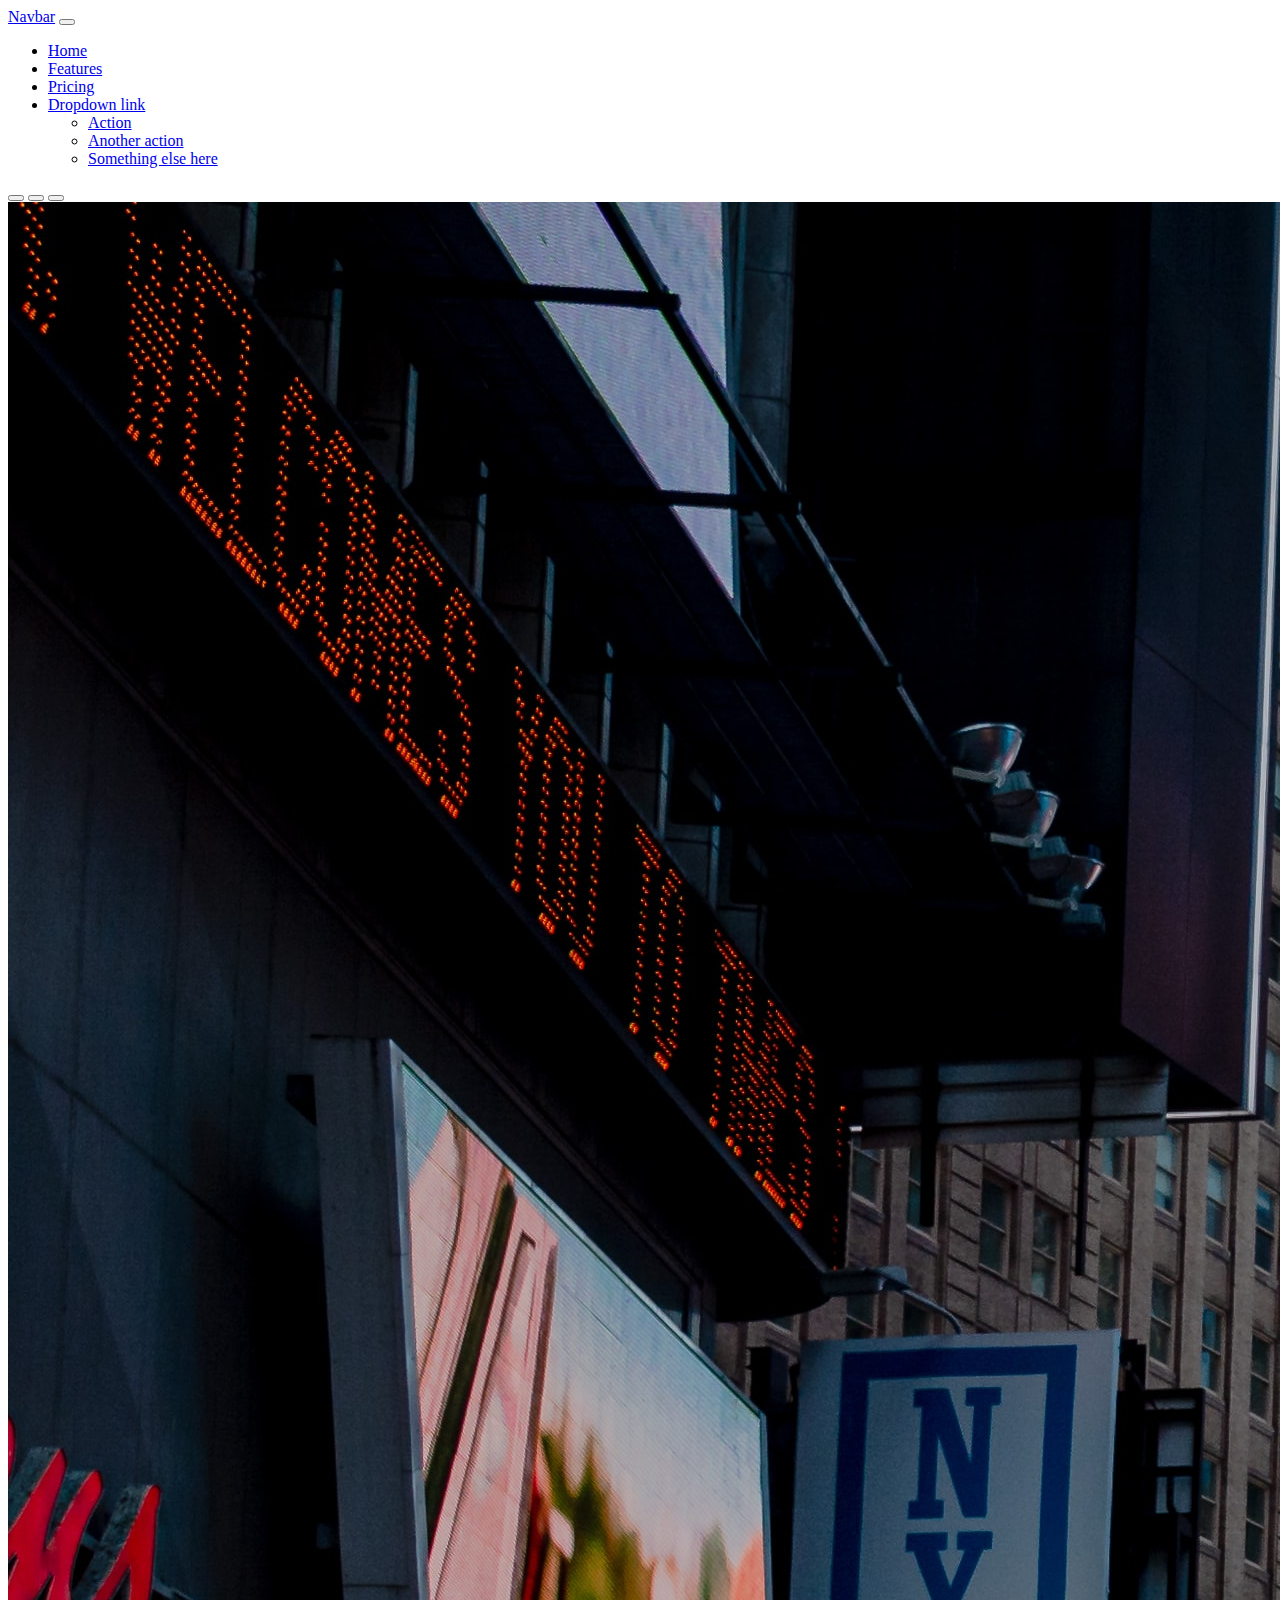
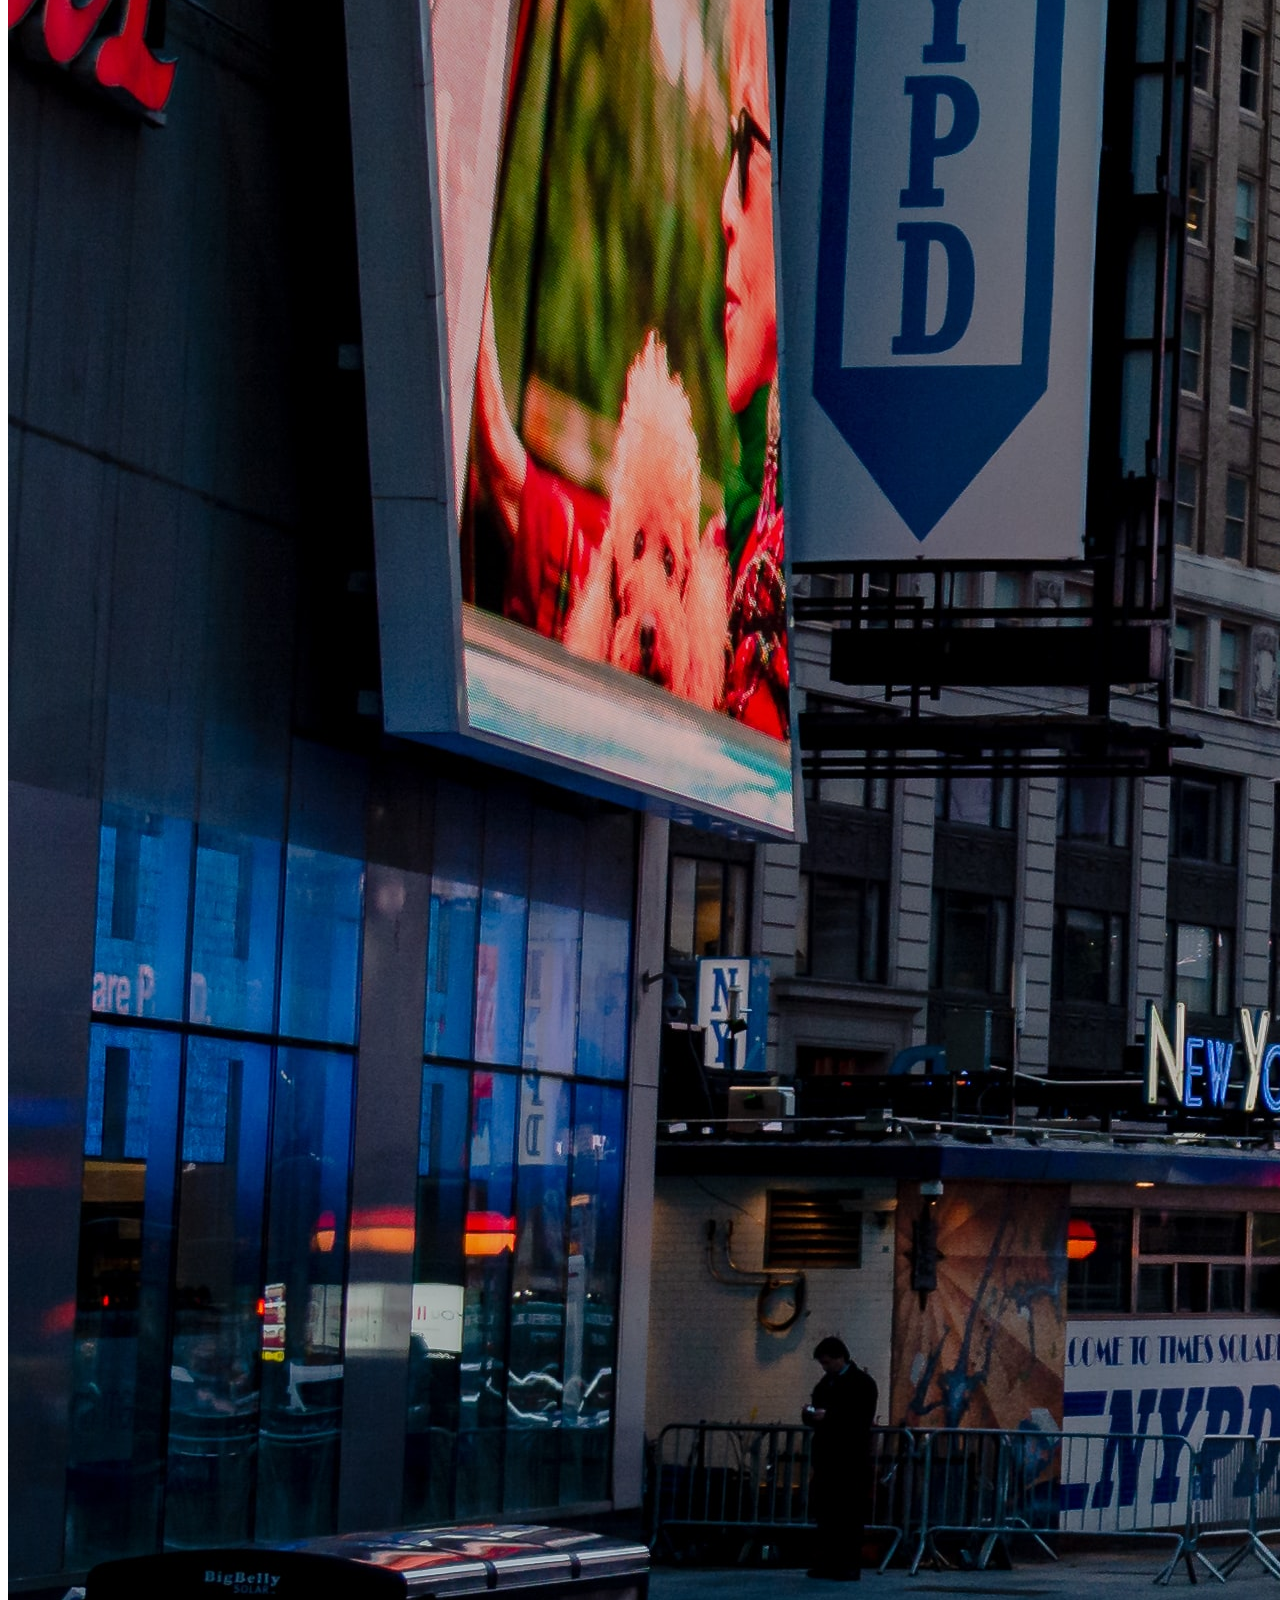
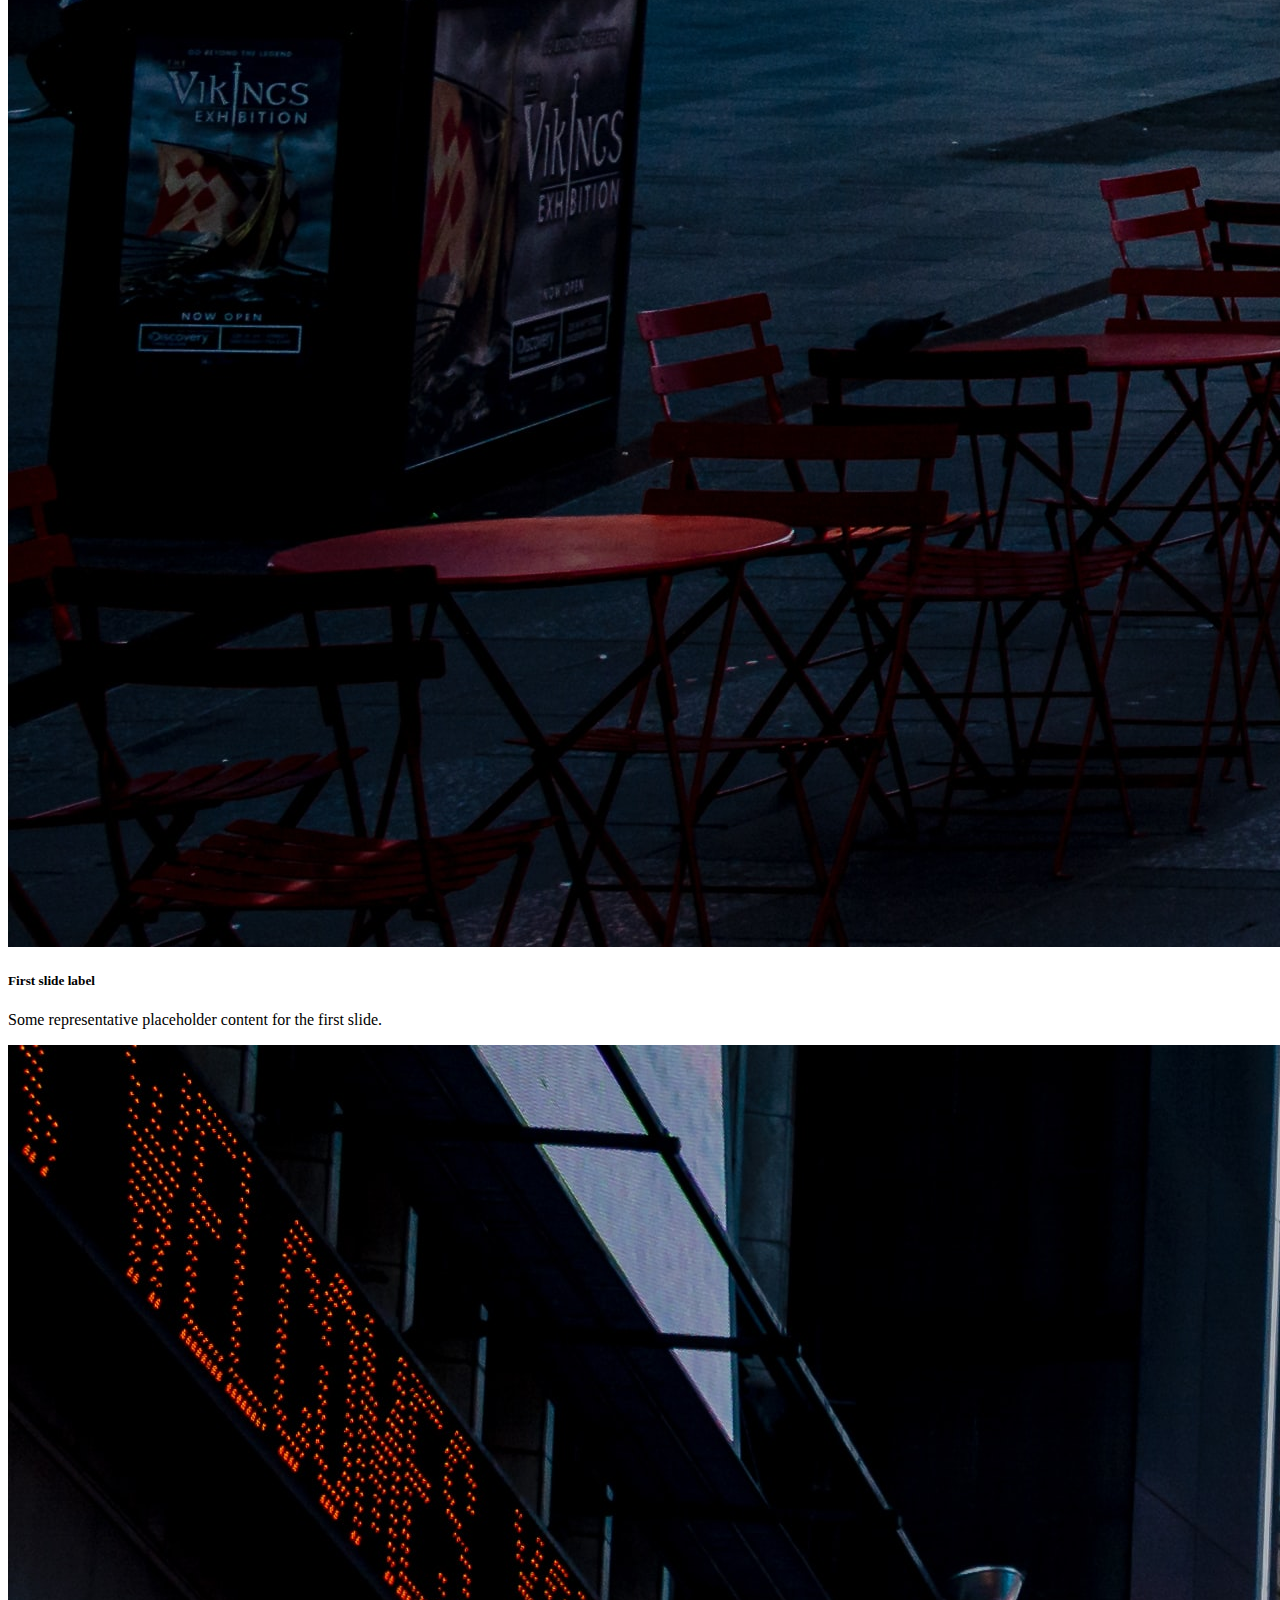
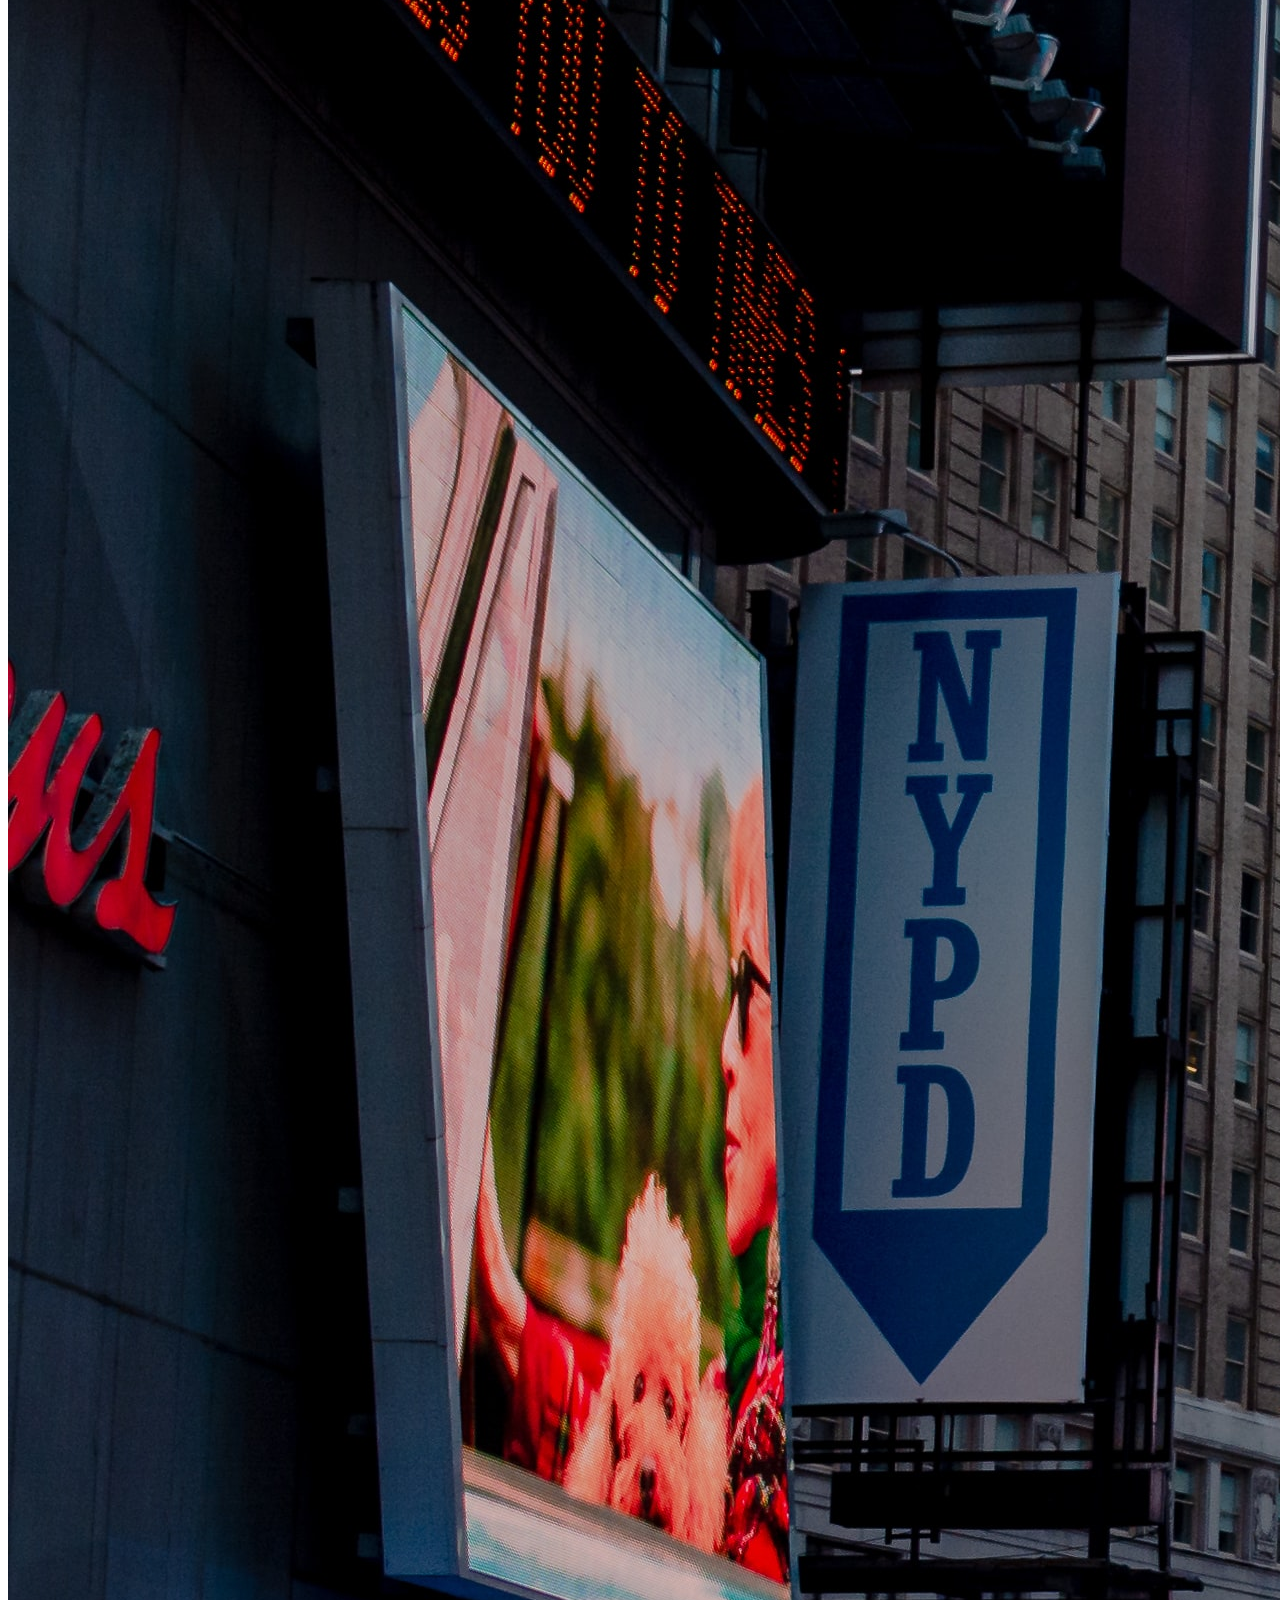
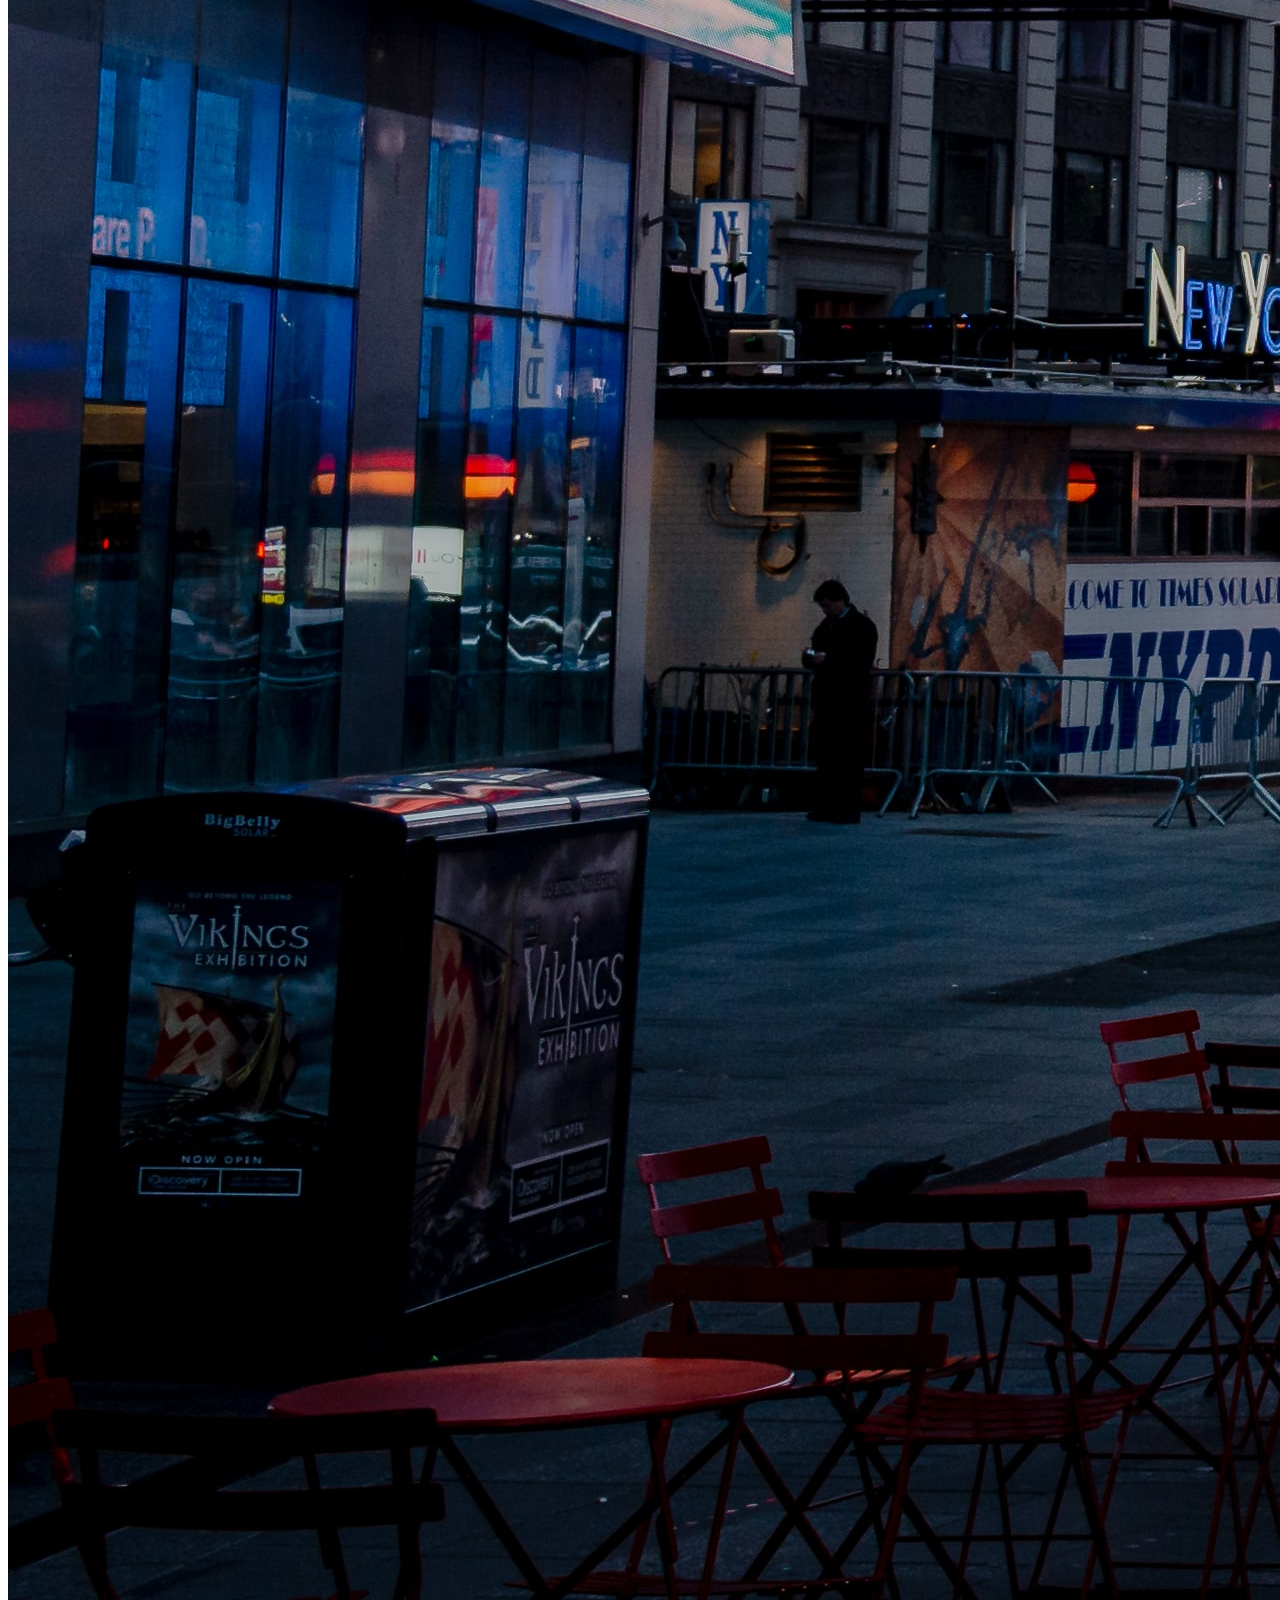
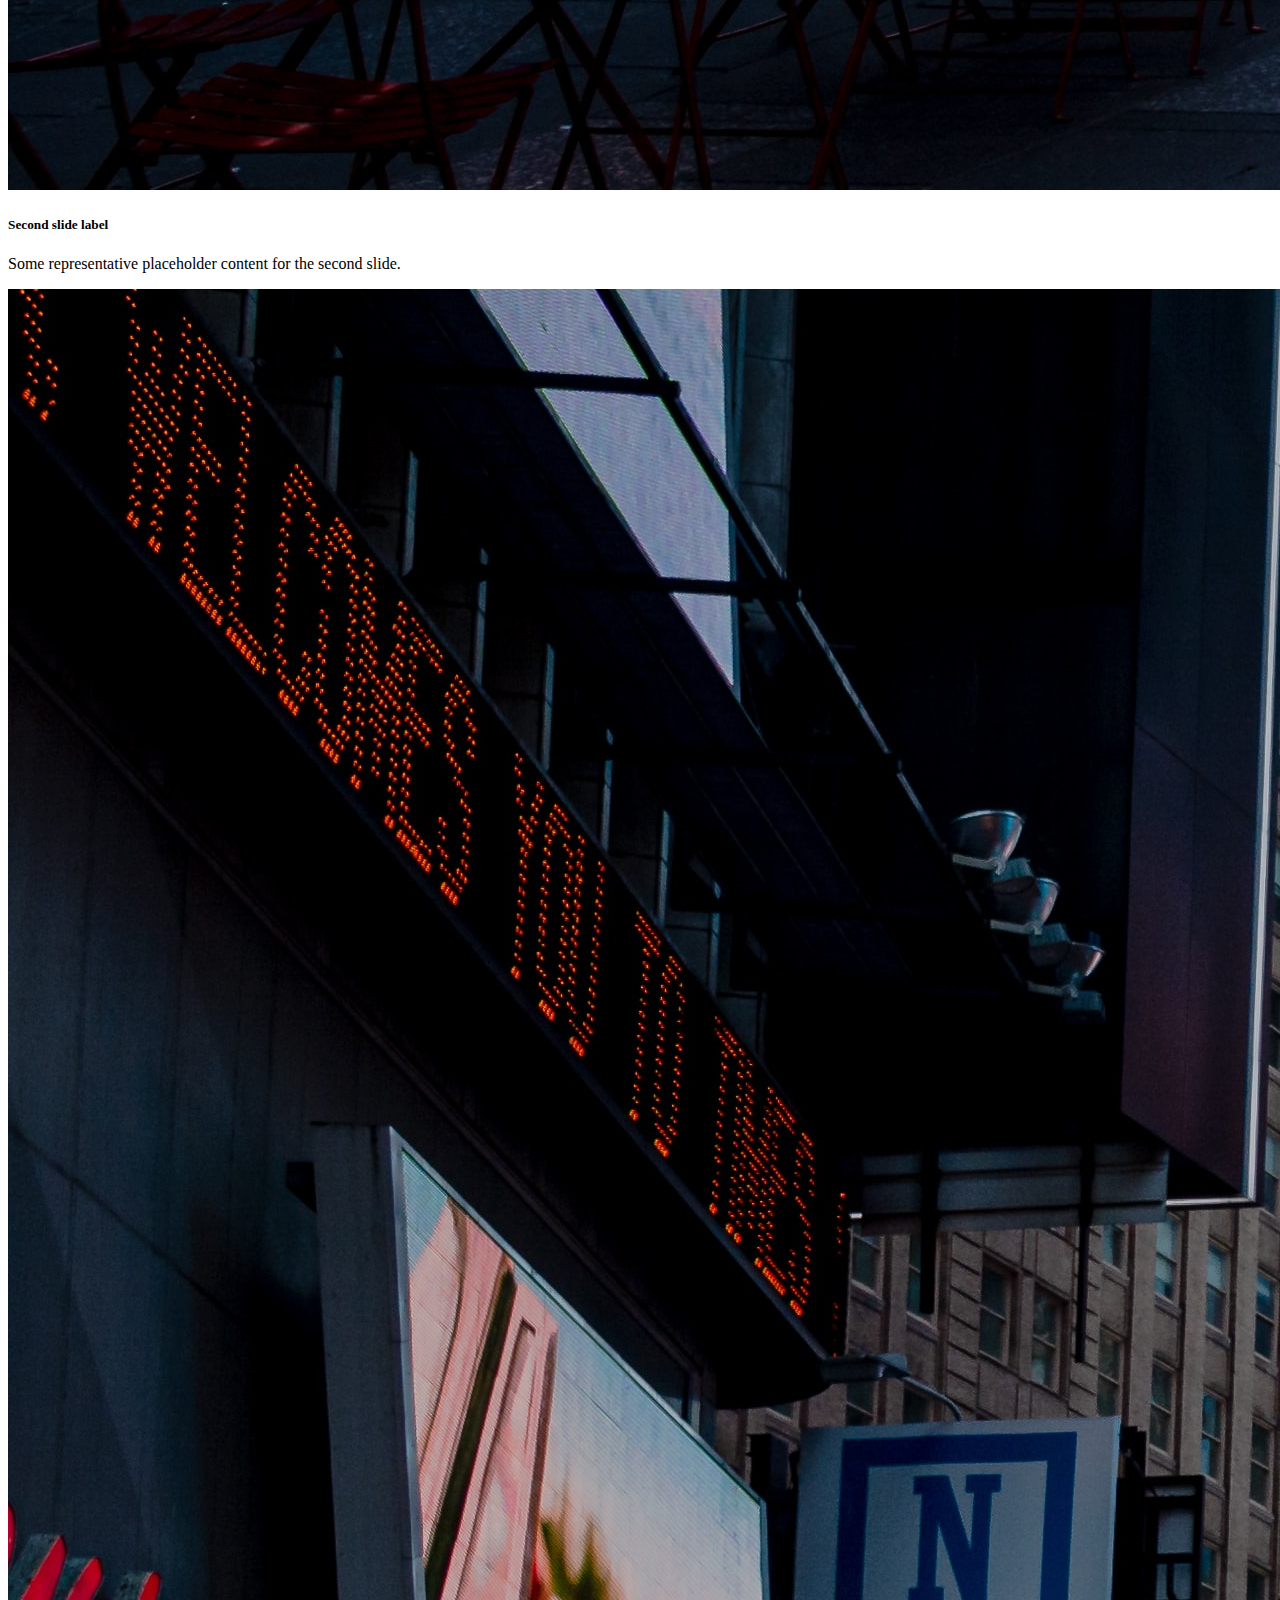
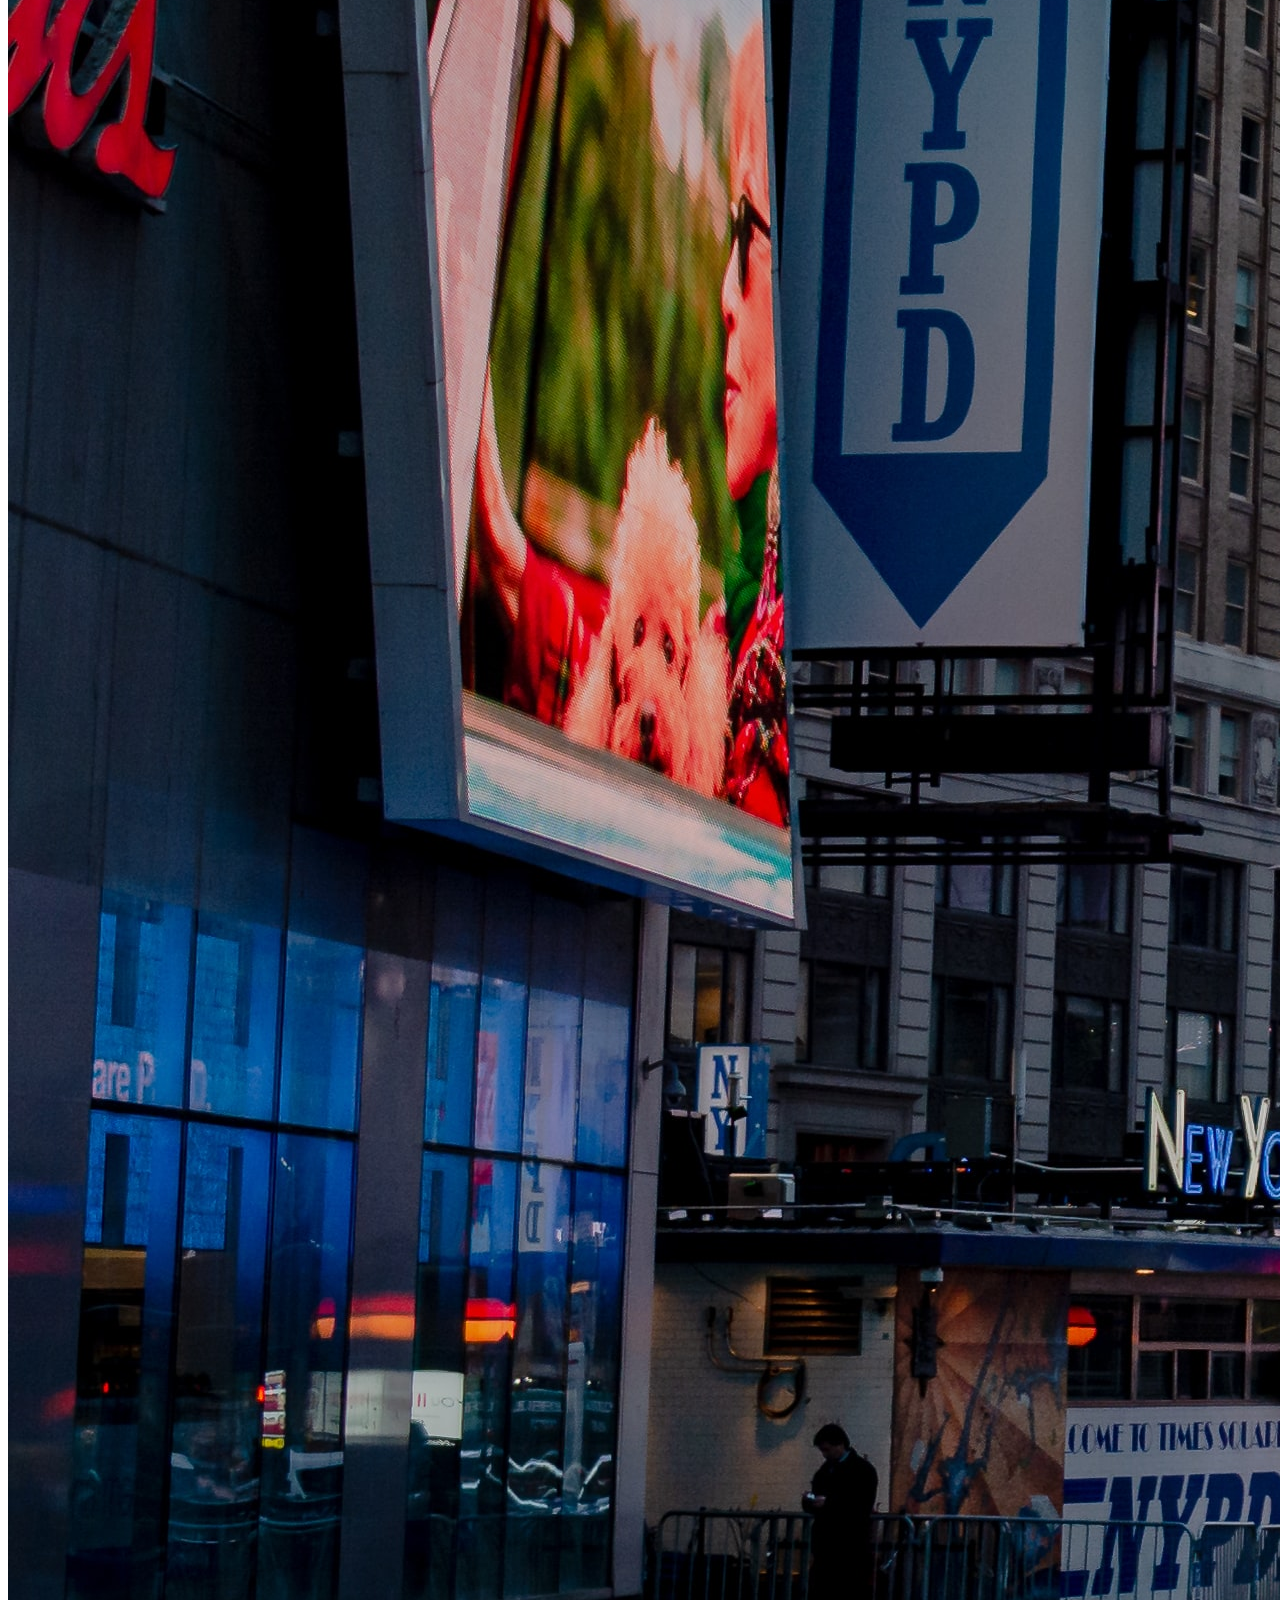
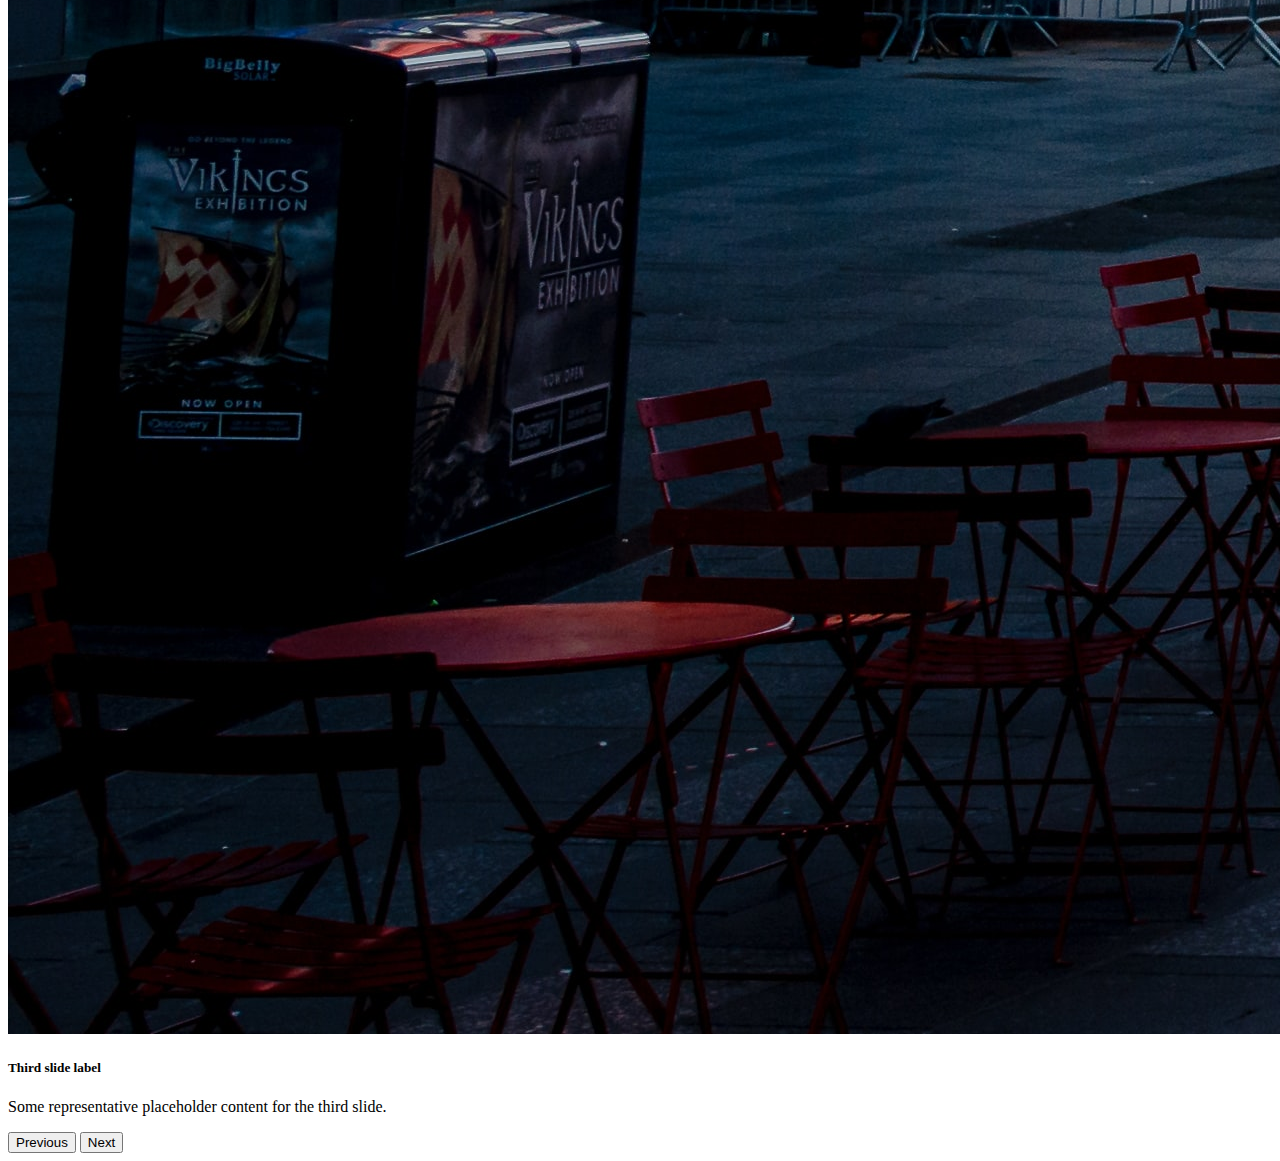
==== index.html @ 61e6b879 "added nav and carousel" ====
<!doctype html>
<html lang="en">
	<head>
		<meta charset="utf-8">
		<meta name="viewport" content="width=device-width, initial-scale=1">
		<meta name="description" content="">
		<meta name="author" content="Mark Otto, Jacob Thornton, and Bootstrap contributors">
		<meta name="generator" content="Hugo 0.98.0">
		<title>Starter Template · Bootstrap v5.2</title>

		<!-- Bootstrap CSS -->
		<link href="https://cdn.jsdelivr.net/npm/bootstrap@5.2.0-beta1/dist/css/bootstrap.min.css" rel="stylesheet" integrity="sha384-0evHe/X+R7YkIZDRvuzKMRqM+OrBnVFBL6DOitfPri4tjfHxaWutUpFmBp4vmVor" crossorigin="anonymous">

		<!-- YOUR styles for this template -->
		<link href="css/styles.css" rel="stylesheet">
	</head>

	<body>
		
		<nav class="navbar navbar-expand-lg bg-light">
			<div class="container-fluid">
			  <a class="navbar-brand" href="#">Navbar</a>
			  <button class="navbar-toggler" type="button" data-bs-toggle="collapse" data-bs-target="#navbarNavDropdown" aria-controls="navbarNavDropdown" aria-expanded="false" aria-label="Toggle navigation">
				<span class="navbar-toggler-icon"></span>
			  </button>
			  <div class="collapse navbar-collapse" id="navbarNavDropdown">
				<ul class="navbar-nav">
				  <li class="nav-item">
					<a class="nav-link active" aria-current="page" href="#">Home</a>
				  </li>
				  <li class="nav-item">
					<a class="nav-link" href="#">Features</a>
				  </li>
				  <li class="nav-item">
					<a class="nav-link" href="#">Pricing</a>
				  </li>
				  <li class="nav-item dropdown">
					<a class="nav-link dropdown-toggle" href="#" id="navbarDropdownMenuLink" role="button" data-bs-toggle="dropdown" aria-expanded="false">
					  Dropdown link
					</a>
					<ul class="dropdown-menu" aria-labelledby="navbarDropdownMenuLink">
					  <li><a class="dropdown-item" href="#">Action</a></li>
					  <li><a class="dropdown-item" href="#">Another action</a></li>
					  <li><a class="dropdown-item" href="#">Something else here</a></li>
					</ul>
				  </li>
				</ul>
			  </div>
			</div>
		  </nav>

		  <div id="carouselExampleCaptions" class="carousel slide m-auto pt-5" data-bs-ride="false">
			<div class="carousel-indicators">
			  <button type="button" data-bs-target="#carouselExampleCaptions" data-bs-slide-to="0" class="active" aria-current="true" aria-label="Slide 1"></button>
			  <button type="button" data-bs-target="#carouselExampleCaptions" data-bs-slide-to="1" aria-label="Slide 2"></button>
			  <button type="button" data-bs-target="#carouselExampleCaptions" data-bs-slide-to="2" aria-label="Slide 3"></button>
			</div>
			<div class="carousel-inner">
			  <div class="carousel-item active">
				<img src="./images/nyc.jpeg" class="d-block w-100" alt="...">
				<div class="carousel-caption d-none d-md-block">
				  <h5>First slide label</h5>
				  <p>Some representative placeholder content for the first slide.</p>
				</div>
			  </div>
			  <div class="carousel-item">
				<img src="./images/nyc.jpeg" class="d-block w-100" alt="...">
				<div class="carousel-caption d-none d-md-block">
				  <h5>Second slide label</h5>
				  <p>Some representative placeholder content for the second slide.</p>
				</div>
			  </div>
			  <div class="carousel-item">
				<img src="./images/nyc.jpeg" class="d-block w-100" alt="...">
				<div class="carousel-caption d-none d-md-block">
				  <h5>Third slide label</h5>
				  <p>Some representative placeholder content for the third slide.</p>
				</div>
			  </div>
			</div>
			<button class="carousel-control-prev" type="button" data-bs-target="#carouselExampleCaptions" data-bs-slide="prev">
			  <span class="carousel-control-prev-icon" aria-hidden="true"></span>
			  <span class="visually-hidden">Previous</span>
			</button>
			<button class="carousel-control-next" type="button" data-bs-target="#carouselExampleCaptions" data-bs-slide="next">
			  <span class="carousel-control-next-icon" aria-hidden="true"></span>
			  <span class="visually-hidden">Next</span>
			</button>
		  </div>


		<script src="https://cdn.jsdelivr.net/npm/bootstrap@5.2.0-beta1/dist/js/bootstrap.bundle.min.js" integrity="sha384-pprn3073KE6tl6bjs2QrFaJGz5/SUsLqktiwsUTF55Jfv3qYSDhgCecCxMW52nD2" crossorigin="anonymous"></script>

	</body>
</html>
---- css/styles.css ----
/* add your css styles here! */
.carousel{
    width: 50%;
    
}
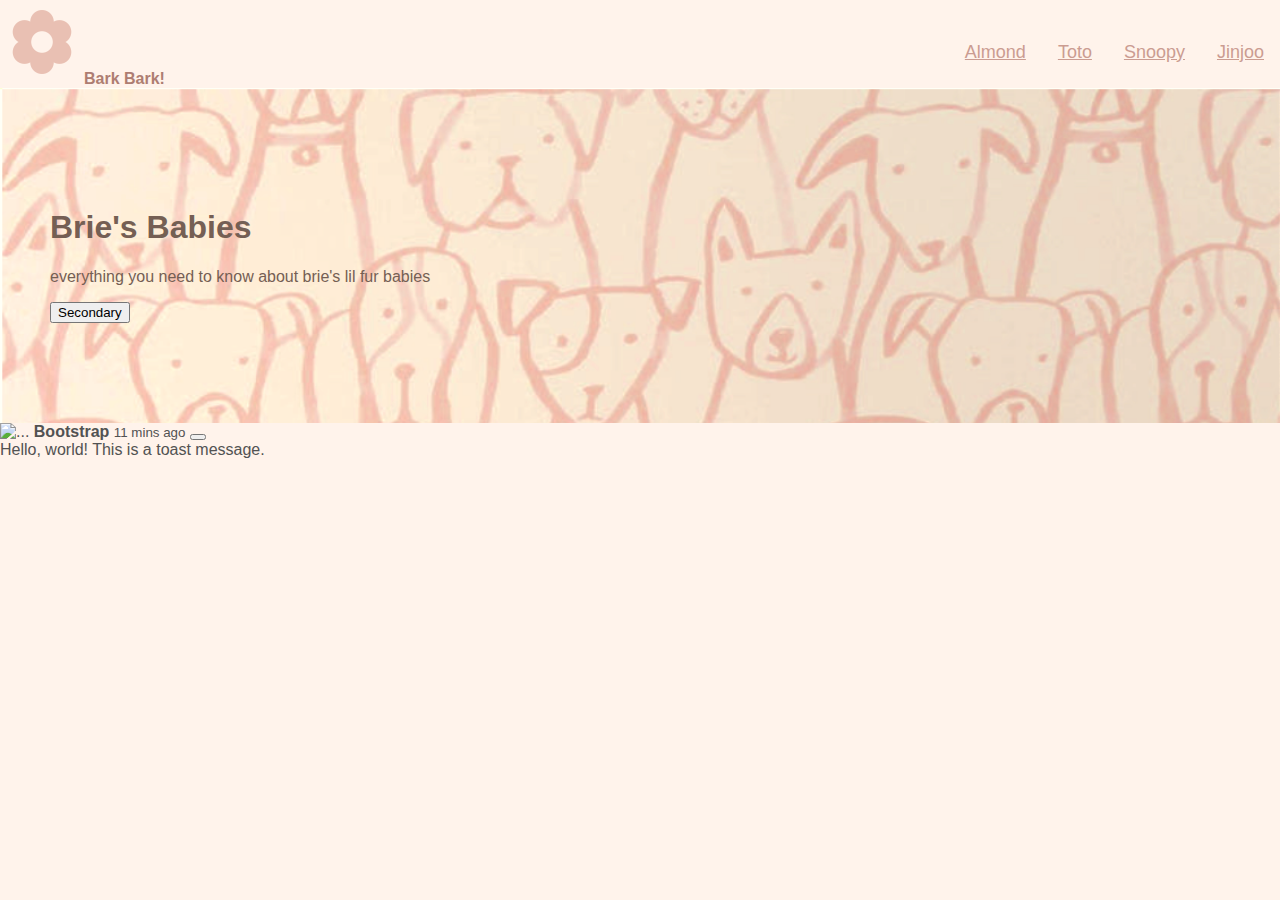
==== commit 1ea3684e: "edited hero and nav" ====
--- a/index.html
+++ b/index.html
@@ -16,78 +16,58 @@
 	</head>
 
 	<body>
-		
-		<nav class="navbar navbar-expand-lg bg-light">
-			<div class="container-fluid">
-			  <a class="navbar-brand" href="#">Navbar</a>
-			  <button class="navbar-toggler" type="button" data-bs-toggle="collapse" data-bs-target="#navbarNavDropdown" aria-controls="navbarNavDropdown" aria-expanded="false" aria-label="Toggle navigation">
-				<span class="navbar-toggler-icon"></span>
-			  </button>
-			  <div class="collapse navbar-collapse" id="navbarNavDropdown">
-				<ul class="navbar-nav">
-				  <li class="nav-item">
-					<a class="nav-link active" aria-current="page" href="#">Home</a>
-				  </li>
-				  <li class="nav-item">
-					<a class="nav-link" href="#">Features</a>
-				  </li>
-				  <li class="nav-item">
-					<a class="nav-link" href="#">Pricing</a>
-				  </li>
-				  <li class="nav-item dropdown">
-					<a class="nav-link dropdown-toggle" href="#" id="navbarDropdownMenuLink" role="button" data-bs-toggle="dropdown" aria-expanded="false">
-					  Dropdown link
-					</a>
-					<ul class="dropdown-menu" aria-labelledby="navbarDropdownMenuLink">
-					  <li><a class="dropdown-item" href="#">Action</a></li>
-					  <li><a class="dropdown-item" href="#">Another action</a></li>
-					  <li><a class="dropdown-item" href="#">Something else here</a></li>
-					</ul>
-				  </li>
+		<header>
+			<!-- Logo -->
+			<a class="logo-" href="#">
+				<img class="logo" src="./images/66771.png">Bark Bark!
+			</a> 
+			<!-- Hamburger icon -->
+			<input class="side-menu" type="checkbox" id="side-menu"/>
+			<label class="hamb" for="side-menu"><span class="hamb-line"></span></label>
+			<!-- Menu -->
+			<nav class="nav">
+				<ul class="menu">
+					<li class="menu--item"><a href="#">Almond</a></li>
+					<li class="menu--item"><a href="#">Toto</a> </li>
+					<li class="menu--item"><a href="#">Snoopy</a></li>
+					<li class="menu--item"><a href="#">Jinjoo</a></li>
 				</ul>
+			</nav>
+		</header>
+
+
+		<div class="heroo mb-5 text-center">
+			<div class="heroo-text col-lg-6 mx-auto">
+				<h1 class="display-5 fw-bold">Brie's Babies</h1>
+			  <p class="lead mb-4">everything you need to know about brie's lil fur babies</p>
+			  <div class="d-grid gap-2 d-sm-flex justify-content-sm-center">
+				<button type="button" class="btn btn-outline-secondary btn-lg px-4">Secondary</button>
 			  </div>
 			</div>
-		  </nav>
-
-		  <div id="carouselExampleCaptions" class="carousel slide m-auto pt-5" data-bs-ride="false">
-			<div class="carousel-indicators">
-			  <button type="button" data-bs-target="#carouselExampleCaptions" data-bs-slide-to="0" class="active" aria-current="true" aria-label="Slide 1"></button>
-			  <button type="button" data-bs-target="#carouselExampleCaptions" data-bs-slide-to="1" aria-label="Slide 2"></button>
-			  <button type="button" data-bs-target="#carouselExampleCaptions" data-bs-slide-to="2" aria-label="Slide 3"></button>
-			</div>
-			<div class="carousel-inner">
-			  <div class="carousel-item active">
-				<img src="./images/nyc.jpeg" class="d-block w-100" alt="...">
-				<div class="carousel-caption d-none d-md-block">
-				  <h5>First slide label</h5>
-				  <p>Some representative placeholder content for the first slide.</p>
-				</div>
-			  </div>
-			  <div class="carousel-item">
-				<img src="./images/nyc.jpeg" class="d-block w-100" alt="...">
-				<div class="carousel-caption d-none d-md-block">
-				  <h5>Second slide label</h5>
-				  <p>Some representative placeholder content for the second slide.</p>
-				</div>
-			  </div>
-			  <div class="carousel-item">
-				<img src="./images/nyc.jpeg" class="d-block w-100" alt="...">
-				<div class="carousel-caption d-none d-md-block">
-				  <h5>Third slide label</h5>
-				  <p>Some representative placeholder content for the third slide.</p>
-				</div>
-			  </div>
-			</div>
-			<button class="carousel-control-prev" type="button" data-bs-target="#carouselExampleCaptions" data-bs-slide="prev">
-			  <span class="carousel-control-prev-icon" aria-hidden="true"></span>
-			  <span class="visually-hidden">Previous</span>
-			</button>
-			<button class="carousel-control-next" type="button" data-bs-target="#carouselExampleCaptions" data-bs-slide="next">
-			  <span class="carousel-control-next-icon" aria-hidden="true"></span>
-			  <span class="visually-hidden">Next</span>
-			</button>
 		  </div>
 
+		  
+
+		   <!-- Add your preloader elements here -->
+		<!-- <div class="preloader">
+			<img src="./images/66771.png">
+		</div> -->
+		
+		<div class="toast" role="alert" aria-live="assertive" aria-atomic="true">
+			<div class="toast-header">
+			  <img src="..." class="rounded me-2" alt="...">
+			  <strong class="me-auto">Bootstrap</strong>
+			  <small class="text-muted">11 mins ago</small>
+			  <button type="button" class="btn-close" data-bs-dismiss="toast" aria-label="Close"></button>
+			</div>
+			<div class="toast-body">
+			  Hello, world! This is a toast message.
+			</div>
+		  </div>
+
+		<script src="https://ajax.googleapis.com/ajax/libs/jquery/3.4.1/jquery.min.js"></script>
+		<script src="js/template.js"></script>
+		<script src="js/index.js"></script>
 
 		<script src="https://cdn.jsdelivr.net/npm/bootstrap@5.2.0-beta1/dist/js/bootstrap.bundle.min.js" integrity="sha384-pprn3073KE6tl6bjs2QrFaJGz5/SUsLqktiwsUTF55Jfv3qYSDhgCecCxMW52nD2" crossorigin="anonymous"></script>
 
--- a/css/styles.css
+++ b/css/styles.css
@@ -1,5 +1,208 @@
-/* add your css styles here! */
-.carousel{
-    width: 50%;
-    
-}+*{
+    box-sizing: border-box;
+}
+body{
+    color: rgb(82, 82, 82);
+    display: block;
+    font-family: 'Nunito', sans-serif;
+    /* background-color: rgb(226, 235, 250); */
+    /* background: linear-gradient(rgb(220, 230, 249),rgb(243, 246, 251)); */
+    background: rgb(255, 243, 235);
+    min-height: 100vh;
+    margin: 0;
+}
+
+/* navbar */
+.menu{
+    padding-left: 0;
+    z-index: 2;
+    margin-bottom: 0;
+}
+.logo{
+    height: 4rem;
+    width: auto;
+    display: inline-block;
+    margin: 10px;
+}
+
+.logo:hover{
+    transform: rotate(360deg);
+    transition: ease 500ms;
+}
+
+.header{
+    position: sticky;
+    top: 0;
+    width: 100%;
+}
+
+.logo-{
+    font-family: 'Nunito', sans-serif;
+    color: #ae7d72;
+    text-decoration: none;
+    font-weight: bold;
+}
+.logo-:hover{
+    text-decoration: none;
+    color: #ae7d72
+}
+
+.nav{
+    width: 100%;
+    height: 100%;
+    position: fixed;
+    overflow: hidden;
+    z-index: 2;
+    align-items: center;
+}
+.menu a{
+    display: flex;
+    padding: 1rem;
+    color: #cb9c91;
+    font-size: large;
+    justify-content: center;
+}
+.menu a:hover{
+    color: #ae7d72;
+    font-style: oblique;
+}
+.nav{
+    max-height: 0;
+    transition: max-height .5s ease-out;
+}
+
+/* Menu Icon */
+.hamb{
+    cursor: pointer;
+    float: right;
+    padding: 40px 20px;
+}
+/* Style label tag */
+
+.hamb-line {
+    background: #cb9c91;
+    display: block;
+    height: 2px;
+    position: relative;
+    width: 24px;
+    background-color: #cb9c91;
+
+} /* Style span tag */
+
+.hamb-line::before,
+.hamb-line::after{
+    background: #cb9c91;
+    content: '';
+    display: block;
+    height: 100%;
+    position: absolute;
+    transition: all .2s ease-out;
+    width: 100%;
+}
+.hamb-line::before{
+    top: 5px;
+}
+.hamb-line::after{
+    top: -5px;
+}
+
+.side-menu {
+    display: none;
+} /* Hide checkbox */
+
+/* Toggle menu icon */
+.side-menu:checked ~ nav{
+    max-height: 100%;
+    align-items: center;
+    align-content: center;
+}
+.side-menu:checked ~ .hamb .hamb-line {
+    background: transparent;
+}
+.side-menu:checked ~ .hamb .hamb-line::before {
+    transform: rotate(-45deg);
+    top:0;
+}
+.side-menu:checked ~ .hamb .hamb-line::after {
+    transform: rotate(45deg);
+    top:0;
+}
+
+/* Hero */
+.heroo{
+    /* background-color:rgb(255, 243, 235); */
+    background-image: url("/images/puphero.png");
+    background-repeat:no-repeat;
+    background-size:cover;
+    height: 100%;
+    padding: 100px 50px;
+    align-items: center;
+}
+.heroo-text{
+    align-items: center;
+    color: #755f54;
+}
+
+.preloader{
+    position: fixed;
+    width: 100%;
+    height: 100vh;
+    z-index: 100000;
+    background-color: white;
+    top: 0;
+    display: flex;
+    align-items: center;
+  }
+  
+  .preloader img{
+    animation: spin 3s ease;
+    width: 150px;
+    margin: 0 auto;
+  }
+  
+  
+  @keyframes spin {
+    0% {
+      transform: rotate(0deg);
+    }
+    50% {
+      transform: rotate(360deg);
+    }
+    100% {
+      transform: rotate(720deg);
+    }
+  }
+
+  @media (min-width: 768px) {
+    .nav{
+        max-height: none;
+        top: 0;
+        position: relative;
+        float: right;
+        width: fit-content;
+    }
+    .menu li{
+        float: left;
+        list-style: none;
+    }
+    .menu a:hover{
+        color: #b38074;
+        font-style: oblique;
+    }
+    .hamb{
+        display: none;
+    }
+    header{
+        display: flex;
+        align-items: center;
+        justify-content: space-between;
+    }
+}
+@media (max-width: 768px) {
+    .nav{
+        display: block;
+        background-color: rgb(255, 243, 235)}
+    .nav ul{
+        padding: 5px;
+    }
+    }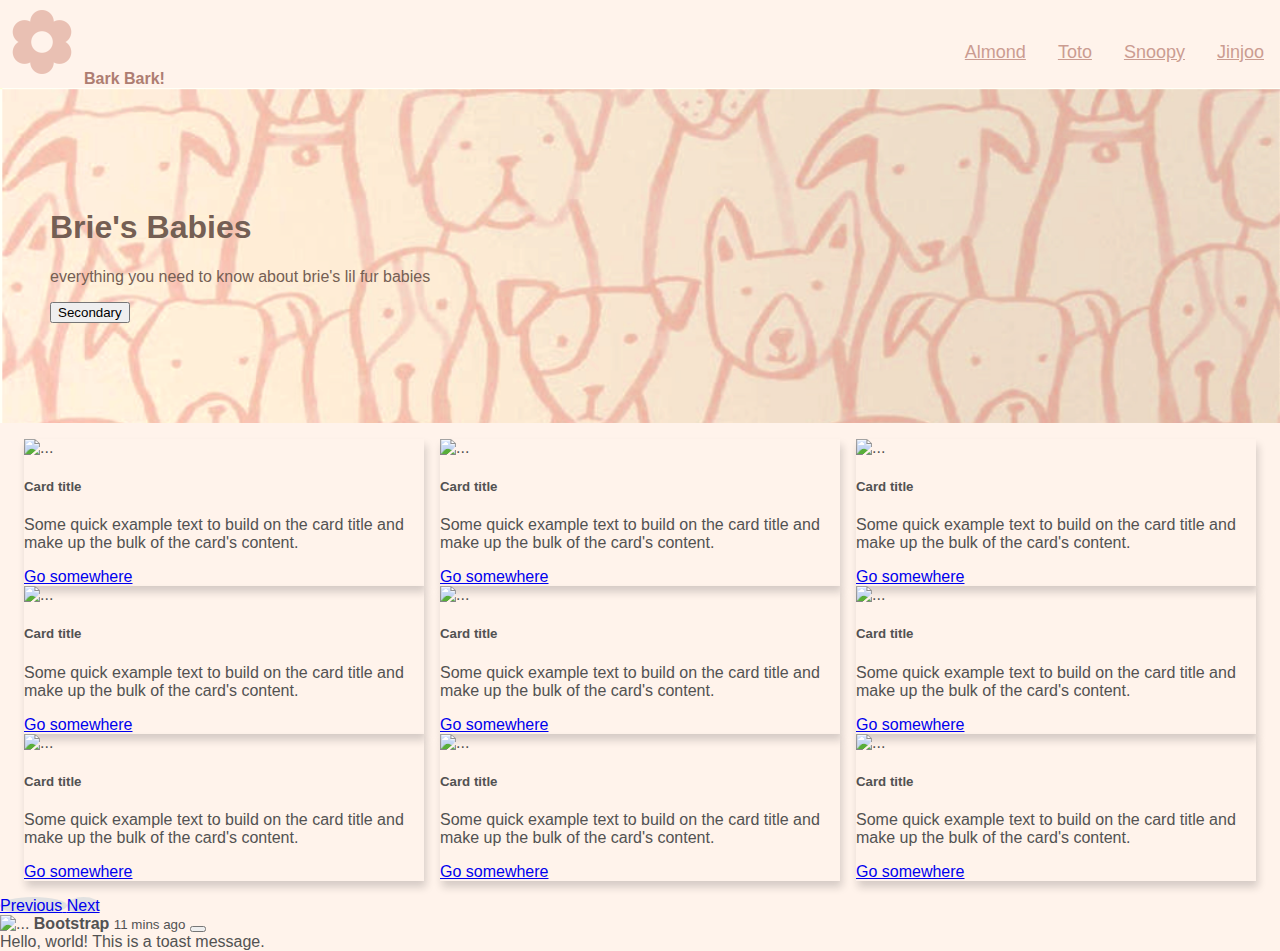
==== commit 37e183f9: "adding carousel" ====
--- a/index.html
+++ b/index.html
@@ -46,6 +46,103 @@
 			</div>
 		  </div>
 
+<!-- CAROUSEL ALMOND -->
+		  <div id="carouselExampleControls" class="carousel almond slide m-5" data-ride="carousel">
+			<div class="carousel-inner almond">
+			  <div class="carousel-item active">
+				<div class="cards-wrapper">
+				<div class="card">
+				  <img src="..." class="card-img-top" alt="...">
+				  <div class="card-body">
+					<h5 class="card-title">Card title</h5>
+					<p class="card-text">Some quick example text to build on the card title and make up the bulk of the card's content.</p>
+					<a href="#" class="btn btn-primary">Go somewhere</a>
+				  </div>
+				</div>
+				<div class="card d-none d-md-block">
+				  <img src="..." class="card-img-top" alt="...">
+				  <div class="card-body">
+					<h5 class="card-title">Card title</h5>
+					<p class="card-text">Some quick example text to build on the card title and make up the bulk of the card's content.</p>
+					<a href="#" class="btn btn-primary">Go somewhere</a>
+				  </div>
+				</div>
+				<div class="card d-none d-md-block">
+				  <img src="..." class="card-img-top" alt="...">
+				  <div class="card-body">
+					<h5 class="card-title">Card title</h5>
+					<p class="card-text">Some quick example text to build on the card title and make up the bulk of the card's content.</p>
+					<a href="#" class="btn btn-primary">Go somewhere</a>
+				  </div>
+				</div>
+			  </div>
+			  </div>
+			  <div class="carousel-item">
+				<div class="cards-wrapper">
+				  <div class="card">
+					<img src="..." class="card-img-top" alt="...">
+					<div class="card-body">
+					  <h5 class="card-title">Card title</h5>
+					  <p class="card-text">Some quick example text to build on the card title and make up the bulk of the card's content.</p>
+					  <a href="#" class="btn btn-primary">Go somewhere</a>
+					</div>
+				  </div>
+				  <div class="card d-none d-md-block">
+					<img src="..." class="card-img-top" alt="...">
+					<div class="card-body">
+					  <h5 class="card-title">Card title</h5>
+					  <p class="card-text">Some quick example text to build on the card title and make up the bulk of the card's content.</p>
+					  <a href="#" class="btn btn-primary">Go somewhere</a>
+					</div>
+				  </div>
+				  <div class="card d-none d-md-block">
+					<img src="..." class="card-img-top" alt="...">
+					<div class="card-body">
+					  <h5 class="card-title">Card title</h5>
+					  <p class="card-text">Some quick example text to build on the card title and make up the bulk of the card's content.</p>
+					  <a href="#" class="btn btn-primary">Go somewhere</a>
+					</div>
+				  </div>
+				</div>
+			  </div>
+			  <div class="carousel-item">
+				<div class="cards-wrapper">
+				  <div class="card">
+					<img src="..." class="card-img-top" alt="...">
+					<div class="card-body">
+					  <h5 class="card-title">Card title</h5>
+					  <p class="card-text">Some quick example text to build on the card title and make up the bulk of the card's content.</p>
+					  <a href="#" class="btn btn-primary">Go somewhere</a>
+					</div>
+				  </div>
+				  <div class="card d-none d-md-block">
+					<img src="..." class="card-img-top" alt="...">
+					<div class="card-body">
+					  <h5 class="card-title">Card title</h5>
+					  <p class="card-text">Some quick example text to build on the card title and make up the bulk of the card's content.</p>
+					  <a href="#" class="btn btn-primary">Go somewhere</a>
+					</div>
+				  </div>
+				  <div class="card d-none d-md-block">
+					<img src="..." class="card-img-top" alt="...">
+					<div class="card-body">
+					  <h5 class="card-title">Card title</h5>
+					  <p class="card-text">Some quick example text to build on the card title and make up the bulk of the card's content.</p>
+					  <a href="#" class="btn btn-primary">Go somewhere</a>
+					</div>
+				  </div>
+				</div>
+			  </div>
+			</div>
+			<a class="carousel-control-prev" href="#carouselExampleControls" role="button" data-slide="prev">
+			  <span class="carousel-control-prev-icon" aria-hidden="true"></span>
+			  <span class="sr-only">Previous</span>
+			</a>
+			<a class="carousel-control-next" href="#carouselExampleControls" role="button" data-slide="next">
+			  <span class="carousel-control-next-icon" aria-hidden="true"></span>
+			  <span class="sr-only">Next</span>
+			</a>
+		  </div>
 		  
 
 		   <!-- Add your preloader elements here -->
--- a/css/styles.css
+++ b/css/styles.css
@@ -131,7 +131,7 @@
 /* Hero */
 .heroo{
     /* background-color:rgb(255, 243, 235); */
-    background-image: url("/images/puphero.png");
+    background-image: url("../images/puphero.png");
     background-repeat:no-repeat;
     background-size:cover;
     height: 100%;
@@ -205,4 +205,41 @@
     .nav ul{
         padding: 5px;
     }
-    }+    }
+
+/* carousel */
+    .cards-wrapper {
+        display: flex;
+        justify-content: center;
+      }
+      .card img {
+        max-width: 100%;
+        max-height: 100%;
+      }
+      .card {
+        margin: 0 0.5em;
+        box-shadow: 2px 6px 8px 0 rgba(22, 22, 26, 0.18);
+        border: none;
+        border-radius: 0;
+      }
+      .carousel-inner {
+        padding: 1em;
+      }
+      .carousel-control-prev,
+      .carousel-control-next {
+        background-color: #e1e1e1;
+        width: 5vh;
+        height: 5vh;
+        border-radius: 50%;
+        top: 50%;
+        transform: translateY(-50%);
+      }
+      @media (min-width: 768px) {
+        .card img {
+          height: 11em;
+        }
+      }
+
+      .carousel-inner .almond{ 
+        padding-right: 10px;
+      }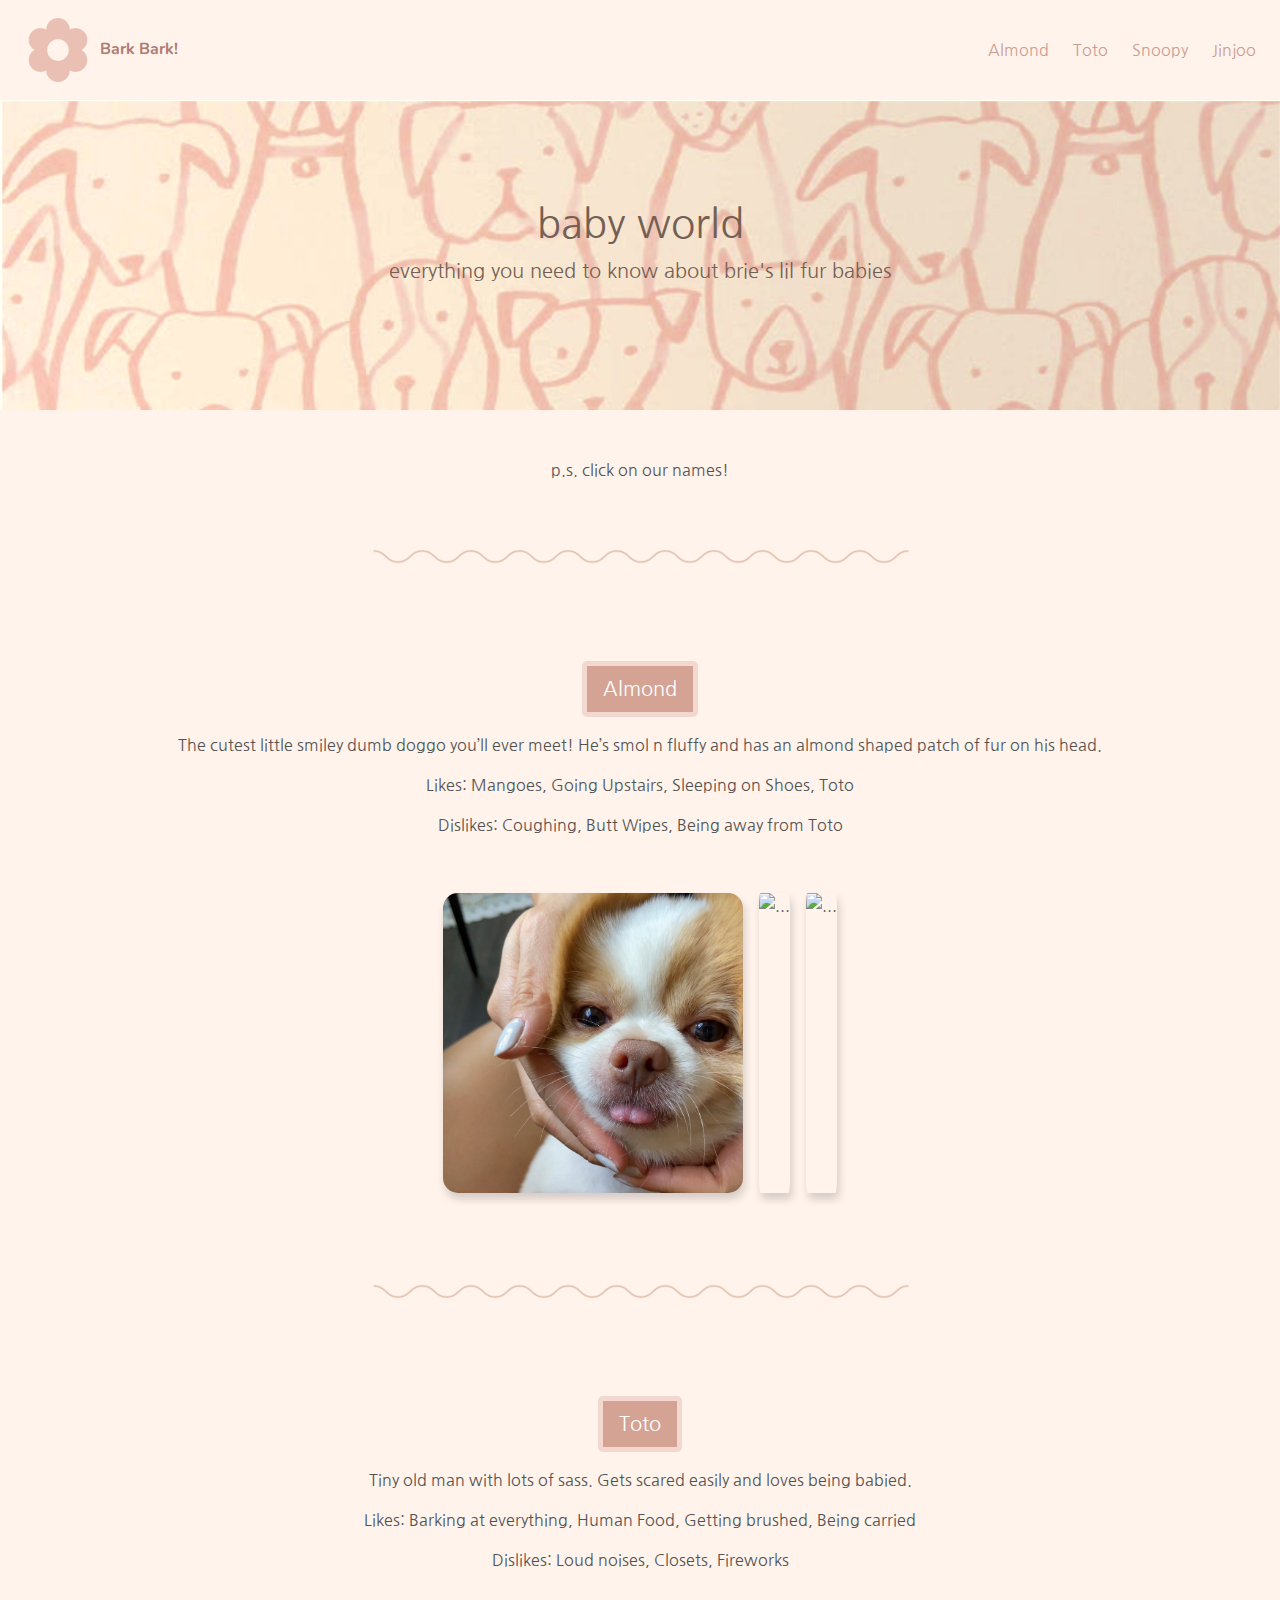
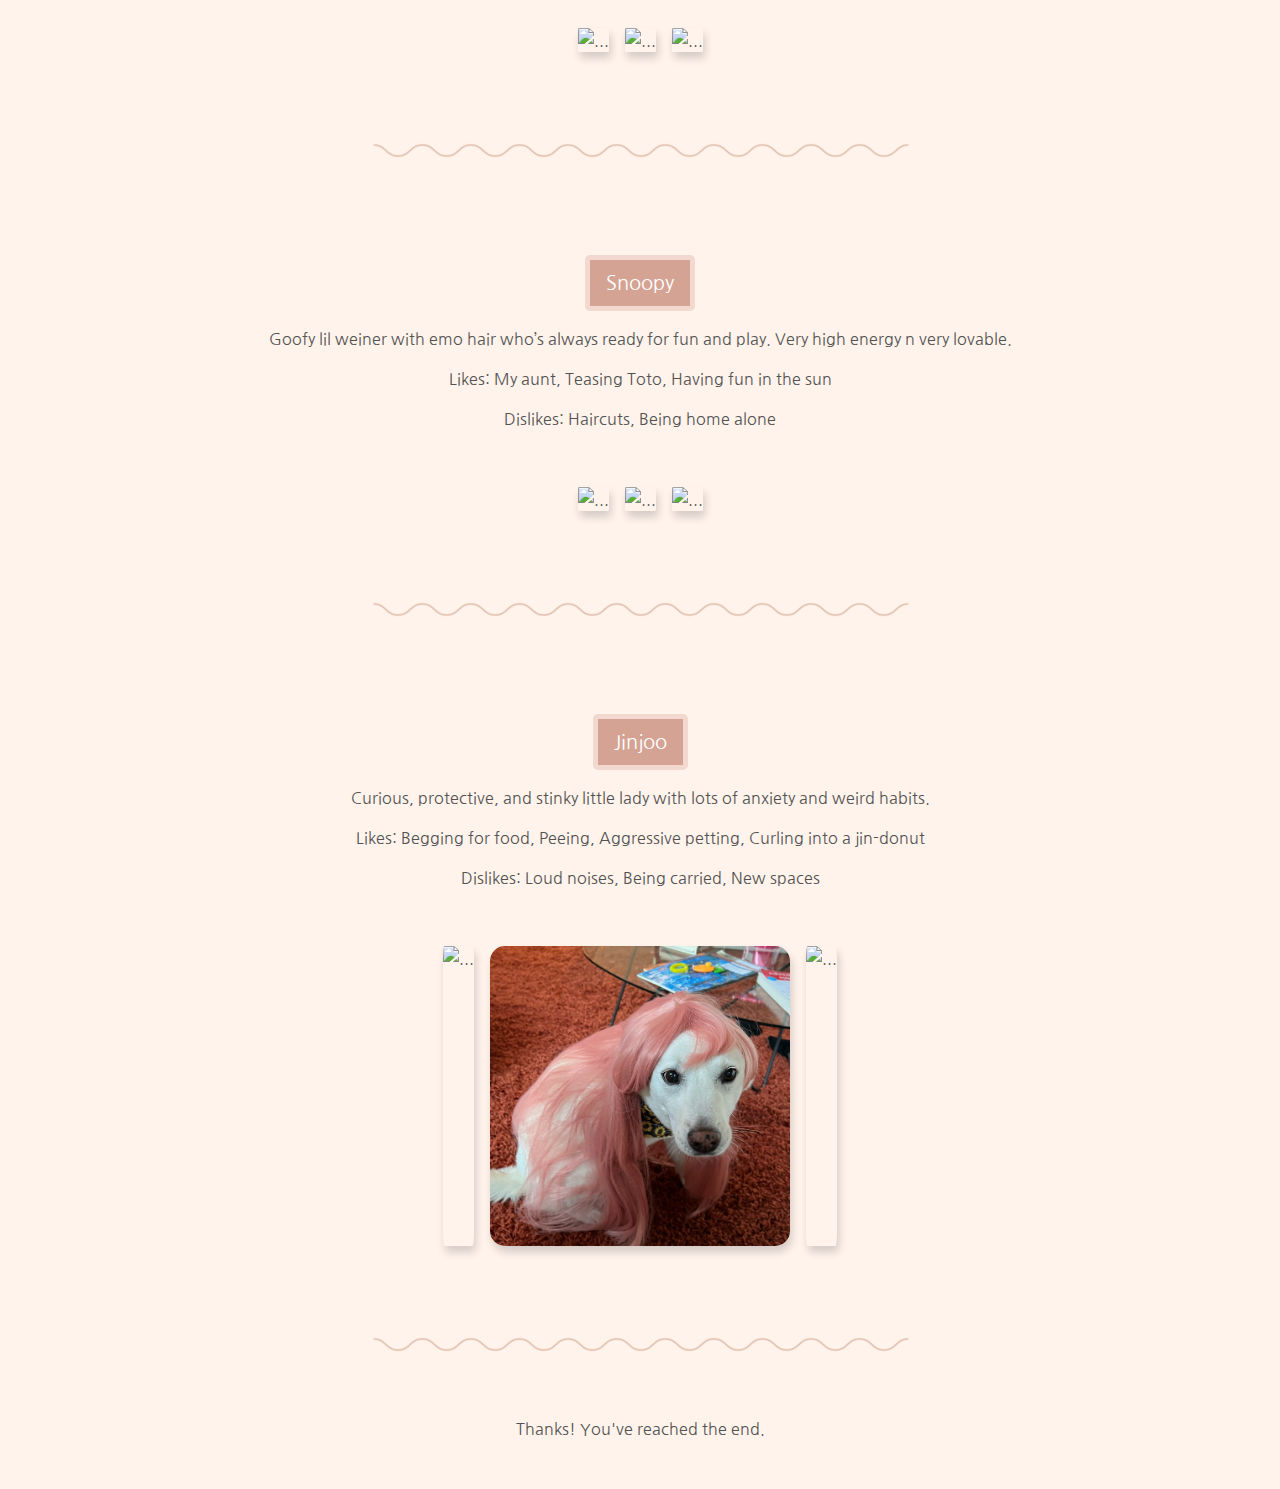
==== commit b1fd6d83: "finalize layouts and html/css docs" ====
--- a/index.html
+++ b/index.html
@@ -1,173 +1,176 @@
 <!doctype html>
 <html lang="en">
-	<head>
-		<meta charset="utf-8">
-		<meta name="viewport" content="width=device-width, initial-scale=1">
-		<meta name="description" content="">
-		<meta name="author" content="Mark Otto, Jacob Thornton, and Bootstrap contributors">
-		<meta name="generator" content="Hugo 0.98.0">
-		<title>Starter Template · Bootstrap v5.2</title>
 
-		<!-- Bootstrap CSS -->
-		<link href="https://cdn.jsdelivr.net/npm/bootstrap@5.2.0-beta1/dist/css/bootstrap.min.css" rel="stylesheet" integrity="sha384-0evHe/X+R7YkIZDRvuzKMRqM+OrBnVFBL6DOitfPri4tjfHxaWutUpFmBp4vmVor" crossorigin="anonymous">
+<head>
+	<meta charset="utf-8">
+	<meta name="viewport" content="width=device-width, initial-scale=1">
+	<meta name="description" content="">
+	<meta name="author" content="Mark Otto, Jacob Thornton, and Bootstrap contributors">
+	<meta name="generator" content="Hugo 0.98.0">
+	<title>Bootstrap Assignment</title>
 
-		<!-- YOUR styles for this template -->
-		<link href="css/styles.css" rel="stylesheet">
-	</head>
+	<!-- Bootstrap CSS -->
+	<script src="https://code.jquery.com/jquery-3.3.1.slim.min.js"
+		integrity="sha384-q8i/X+965DzO0rT7abK41JStQIAqVgRVzpbzo5smXKp4YfRvH+8abtTE1Pi6jizo"
+		crossorigin="anonymous"></script>
+	<script src="https://cdn.jsdelivr.net/npm/popper.js@1.14.7/dist/umd/popper.min.js"
+		integrity="sha384-UO2eT0CpHqdSJQ6hJty5KVphtPhzWj9WO1clHTMGa3JDZwrnQq4sF86dIHNDz0W1"
+		crossorigin="anonymous"></script>
+	<link rel="stylesheet" href="https://cdn.jsdelivr.net/npm/bootstrap@4.3.1/dist/css/bootstrap.min.css"
+		integrity="sha384-ggOyR0iXCbMQv3Xipma34MD+dH/1fQ784/j6cY/iJTQUOhcWr7x9JvoRxT2MZw1T" crossorigin="anonymous">
+	<script src="https://cdn.jsdelivr.net/npm/bootstrap@4.3.1/dist/js/bootstrap.min.js"
+		integrity="sha384-JjSmVgyd0p3pXB1rRibZUAYoIIy6OrQ6VrjIEaFf/nJGzIxFDsf4x0xIM+B07jRM"
+		crossorigin="anonymous"></script>
 
-	<body>
-		<header>
-			<!-- Logo -->
+	<!-- fonts -->
+	<link rel="preconnect" href="https://fonts.googleapis.com">
+	<link rel="preconnect" href="https://fonts.gstatic.com" crossorigin>
+	<link href="https://fonts.googleapis.com/css2?family=Nanum+Gothic:wght@400;700;800&family=Nunito:wght@300&family=Poppins&display=swap" rel="stylesheet">
+
+	<!-- YOUR styles for this template -->
+	<link href="css/styles.css" rel="stylesheet">
+
+</head>
+
+<body>
+	<header>
+		<nav class="navbar navbar-expand-lg navbar-light ">
 			<a class="logo-" href="#">
 				<img class="logo" src="./images/66771.png">Bark Bark!
-			</a> 
-			<!-- Hamburger icon -->
-			<input class="side-menu" type="checkbox" id="side-menu"/>
-			<label class="hamb" for="side-menu"><span class="hamb-line"></span></label>
-			<!-- Menu -->
-			<nav class="nav">
-				<ul class="menu">
-					<li class="menu--item"><a href="#">Almond</a></li>
-					<li class="menu--item"><a href="#">Toto</a> </li>
-					<li class="menu--item"><a href="#">Snoopy</a></li>
-					<li class="menu--item"><a href="#">Jinjoo</a></li>
-				</ul>
-			</nav>
-		</header>
+			</a>
+			<button class="navbar-toggler" type="button" data-toggle="collapse" data-target="#navbarNav" aria-controls="navbarNav" aria-expanded="false" aria-label="Toggle navigation">
+			  <span class="navbar-toggler-icon"></span>
+			</button>
+			<div class="collapse navbar-collapse" id="navbarNav">
+			  <ul class="navbar-nav">
+				<li class="nav-item">
+					<a class="nav-link" href="#almonds">Almond</a>
+				  </li>
+				<li class="nav-item">
+				  <a class="nav-link" href="#totos">Toto</a>
+				</li>
+				<li class="nav-item">
+				  <a class="nav-link" href="#snoopys">Snoopy</a>
+				</li>
+				<li class="nav-item">
+					<a class="nav-link" href="#jinjoos">Jinjoo</a>
+				  </li>
+			  </ul>
+			</div>
+		  </nav>
+	</header>
+
+<!-- HERO -->
+	<div class="heroo mb-5 text-center">
+		<div class="heroo-text col-lg-6 mx-auto">
+			<h1 class="display-5 fw-bold">baby world</h1>
+			<p class="lead mb-4">everything you need to know about brie's lil fur babies</p>
+		</div>
+	</div>
+
+	<!-- PS -->
+	<div class="mt-5 text-center">
+		<p>p.s. click on our names!</p>
+	</div>
+
+	<!-- SQUIG BREAK -->
+	<div id="almonds" class="squig">
+		<img src="../images/liney.png" alt="">
+	</div>
+
+	<!-- ALMOND -->
+	<section class="pb-3 pl-1 pr-1 w-100 almond">
+		<div class="texts">
+			<button type="button" class="ppvr btn btn-lg" data-toggle="popover"  data-content="blep">Almond</button>
+			<p>The cutest little smiley dumb doggo you’ll ever meet! He’s smol n fluffy and has an almond shaped patch of fur on his head.</p>
+			<p>Likes: Mangoes, Going Upstairs, Sleeping on Shoes, Toto</p>
+			<p>Dislikes: Coughing, Butt Wipes, Being away from Toto</p>
+		</div>
+		<div class="test d-flex justify-content-center">
+			<img src="../images/a1.jpg" class=" " alt="...">
+			<img src="../images/a5.jpg" class=" " alt="...">
+			<img src="../images/a8.jpg" class=" " alt="...">
+		</div>
+	</section>
+
+	<!-- SQUIG BREAK -->
+	<div id="totos" class="squig">
+		<img src="../images/liney.png" alt="">
+	</div>
+
+	<!-- TOTO -->
+	<section class="pb-3 pl-1 pr-1 w-100 toto">
+		<div class="texts">
+			<button type="button" class="ppvr btn btn-lg" data-toggle="popover"  data-content="bork bork">Toto</button>
+			<p>Tiny old man with lots of sass. Gets scared easily and loves being babied.</p>
+			<p>Likes: Barking at everything, Human Food, Getting brushed, Being carried</p>
+			<p>Dislikes: Loud noises, Closets, Fireworks</p>
+		</div>
+		<div class="test d-flex justify-content-center">
+			<img src="../images/t1.jpg" class=" " alt="...">
+			<img src="../images/t5.jpg" class=" " alt="...">
+			<img src="../images/t3.jpg" class=" " alt="...">
+		</div>
+	</section>
 
 
-		<div class="heroo mb-5 text-center">
-			<div class="heroo-text col-lg-6 mx-auto">
-				<h1 class="display-5 fw-bold">Brie's Babies</h1>
-			  <p class="lead mb-4">everything you need to know about brie's lil fur babies</p>
-			  <div class="d-grid gap-2 d-sm-flex justify-content-sm-center">
-				<button type="button" class="btn btn-outline-secondary btn-lg px-4">Secondary</button>
-			  </div>
-			</div>
-		  </div>
+	<!-- SQUIG BREAK -->
+	<div id="snoopys" class="squig">
+		<img src="../images/liney.png" alt="">
+	</div>
 
-<!-- CAROUSEL ALMOND -->
-		  <div id="carouselExampleControls" class="carousel almond slide m-5" data-ride="carousel">
-			<div class="carousel-inner almond">
-			  <div class="carousel-item active">
-				<div class="cards-wrapper">
-				<div class="card">
-				  <img src="..." class="card-img-top" alt="...">
-				  <div class="card-body">
-					<h5 class="card-title">Card title</h5>
-					<p class="card-text">Some quick example text to build on the card title and make up the bulk of the card's content.</p>
-					<a href="#" class="btn btn-primary">Go somewhere</a>
-				  </div>
-				</div>
-				<div class="card d-none d-md-block">
-				  <img src="..." class="card-img-top" alt="...">
-				  <div class="card-body">
-					<h5 class="card-title">Card title</h5>
-					<p class="card-text">Some quick example text to build on the card title and make up the bulk of the card's content.</p>
-					<a href="#" class="btn btn-primary">Go somewhere</a>
-				  </div>
-				</div>
-				<div class="card d-none d-md-block">
-				  <img src="..." class="card-img-top" alt="...">
-				  <div class="card-body">
-					<h5 class="card-title">Card title</h5>
-					<p class="card-text">Some quick example text to build on the card title and make up the bulk of the card's content.</p>
-					<a href="#" class="btn btn-primary">Go somewhere</a>
-				  </div>
-				</div>
-			  </div>
-			  </div>
-			  <div class="carousel-item">
-				<div class="cards-wrapper">
-				  <div class="card">
-					<img src="..." class="card-img-top" alt="...">
-					<div class="card-body">
-					  <h5 class="card-title">Card title</h5>
-					  <p class="card-text">Some quick example text to build on the card title and make up the bulk of the card's content.</p>
-					  <a href="#" class="btn btn-primary">Go somewhere</a>
-					</div>
-				  </div>
-				  <div class="card d-none d-md-block">
-					<img src="..." class="card-img-top" alt="...">
-					<div class="card-body">
-					  <h5 class="card-title">Card title</h5>
-					  <p class="card-text">Some quick example text to build on the card title and make up the bulk of the card's content.</p>
-					  <a href="#" class="btn btn-primary">Go somewhere</a>
-					</div>
-				  </div>
-				  <div class="card d-none d-md-block">
-					<img src="..." class="card-img-top" alt="...">
-					<div class="card-body">
-					  <h5 class="card-title">Card title</h5>
-					  <p class="card-text">Some quick example text to build on the card title and make up the bulk of the card's content.</p>
-					  <a href="#" class="btn btn-primary">Go somewhere</a>
-					</div>
-				  </div>
-				</div>
-			  </div>
-			  <div class="carousel-item">
-				<div class="cards-wrapper">
-				  <div class="card">
-					<img src="..." class="card-img-top" alt="...">
-					<div class="card-body">
-					  <h5 class="card-title">Card title</h5>
-					  <p class="card-text">Some quick example text to build on the card title and make up the bulk of the card's content.</p>
-					  <a href="#" class="btn btn-primary">Go somewhere</a>
-					</div>
-				  </div>
-				  <div class="card d-none d-md-block">
-					<img src="..." class="card-img-top" alt="...">
-					<div class="card-body">
-					  <h5 class="card-title">Card title</h5>
-					  <p class="card-text">Some quick example text to build on the card title and make up the bulk of the card's content.</p>
-					  <a href="#" class="btn btn-primary">Go somewhere</a>
-					</div>
-				  </div>
-				  <div class="card d-none d-md-block">
-					<img src="..." class="card-img-top" alt="...">
-					<div class="card-body">
-					  <h5 class="card-title">Card title</h5>
-					  <p class="card-text">Some quick example text to build on the card title and make up the bulk of the card's content.</p>
-					  <a href="#" class="btn btn-primary">Go somewhere</a>
-					</div>
-				  </div>
-				</div>
-			  </div>
-			</div>
-			<a class="carousel-control-prev" href="#carouselExampleControls" role="button" data-slide="prev">
-			  <span class="carousel-control-prev-icon" aria-hidden="true"></span>
-			  <span class="sr-only">Previous</span>
-			</a>
-			<a class="carousel-control-next" href="#carouselExampleControls" role="button" data-slide="next">
-			  <span class="carousel-control-next-icon" aria-hidden="true"></span>
-			  <span class="sr-only">Next</span>
-			</a>
-		  </div>
-		  
+	<!-- SNOOPY -->
+	<section class="pb-3 pl-1 pr-1 w-100 almond">
+		<div class="texts">
+			<button type="button" class="ppvr btn btn-lg" data-toggle="popover"  data-content="weeee">Snoopy</button>
+			<p>Goofy lil weiner with emo hair who’s always ready for fun and play. Very high energy n very lovable.</p>
+			<p>Likes: My aunt, Teasing Toto, Having fun in the sun</p>
+			<p>Dislikes: Haircuts, Being home alone</p>
+		</div>
+		<div class="test d-flex justify-content-center">
+			<img src="../images/s2.jpg" class=" " alt="...">
+			<img src="../images/s1.jpg" class=" " alt="...">
+			<img src="../images/s4.jpg" class=" " alt="...">
+		</div>
+	</section>
 
-		   <!-- Add your preloader elements here -->
-		<!-- <div class="preloader">
-			<img src="./images/66771.png">
-		</div> -->
-		
-		<div class="toast" role="alert" aria-live="assertive" aria-atomic="true">
-			<div class="toast-header">
-			  <img src="..." class="rounded me-2" alt="...">
-			  <strong class="me-auto">Bootstrap</strong>
-			  <small class="text-muted">11 mins ago</small>
-			  <button type="button" class="btn-close" data-bs-dismiss="toast" aria-label="Close"></button>
-			</div>
-			<div class="toast-body">
-			  Hello, world! This is a toast message.
-			</div>
-		  </div>
 
-		<script src="https://ajax.googleapis.com/ajax/libs/jquery/3.4.1/jquery.min.js"></script>
-		<script src="js/template.js"></script>
-		<script src="js/index.js"></script>
+	<!-- SQUIG BREAK -->
+	<div id="jinjoos" class="squig">
+		<img src="../images/liney.png" alt="">
+	</div>
 
-		<script src="https://cdn.jsdelivr.net/npm/bootstrap@5.2.0-beta1/dist/js/bootstrap.bundle.min.js" integrity="sha384-pprn3073KE6tl6bjs2QrFaJGz5/SUsLqktiwsUTF55Jfv3qYSDhgCecCxMW52nD2" crossorigin="anonymous"></script>
+	<!-- JINJOO -->
+	<section class="pb-3 pl-1 pr-1 w-100 toto">
+		<div class="texts">
+			<button type="button" class="ppvr btn btn-lg" data-toggle="popover"  data-content=":p">Jinjoo</button>
+			<p>Curious, protective, and stinky little lady with lots of anxiety and weird habits.</p>
+			<p>Likes: Begging for food, Peeing, Aggressive petting, Curling into a jin-donut</p>
+			<p>Dislikes: Loud noises, Being carried, New spaces</p>
+		</div>
+		<div class="test d-flex justify-content-center">
+			<img src="../images/jj1.jpg" class=" " alt="...">
+			<img src="../images/jj3.jpg" class=" " alt="...">
+			<img src="../images/jj6.jpg" class=" " alt="...">
+		</div>
+	</section>
 
-	</body>
-</html>
+	<!-- SQUIG BREAK -->
+	<div class="squig">
+		<img src="../images/liney.png" alt="">
+	</div>
 
+	<!-- END -->
+	<div class="m-5 text-center">
+		<p>Thanks! You've reached the end.</p>
+	</div>
+
+
+	<!-- <script src="js/template.js"></script> -->
+	<script src="js/index.js"></script>
+
+
+
+</body>
+
+</html>--- a/css/styles.css
+++ b/css/styles.css
@@ -1,3 +1,7 @@
+/* font-family: 'Nanum Gothic', sans-serif;
+font-family: 'Nunito', sans-serif;
+font-family: 'Poppins', sans-serif; */
+
 *{
     box-sizing: border-box;
 }
@@ -5,18 +9,35 @@
     color: rgb(82, 82, 82);
     display: block;
     font-family: 'Nunito', sans-serif;
-    /* background-color: rgb(226, 235, 250); */
-    /* background: linear-gradient(rgb(220, 230, 249),rgb(243, 246, 251)); */
     background: rgb(255, 243, 235);
     min-height: 100vh;
+    min-width: 100vw;
+    max-width: 100vw;
     margin: 0;
+    font-family: 'Nanum Gothic', sans-serif;
 }
 
-/* navbar */
-.menu{
-    padding-left: 0;
-    z-index: 2;
-    margin-bottom: 0;
+/* NavBar */
+header{
+    position: sticky;
+    top: 0;
+    background: rgb(255, 243, 235);
+    z-index: 1100;
+}
+.navbar-nav{
+    align-items: center;
+}
+
+.logo-{
+    font-family: 'Nunito', sans-serif;
+    color: #ae7d72;
+    text-decoration: none;
+    font-weight: bolder;
+}
+.logo-:hover{
+    text-decoration: none;
+    font-style: italic;
+    color: #ae7d72
 }
 .logo{
     height: 4rem;
@@ -24,113 +45,29 @@
     display: inline-block;
     margin: 10px;
 }
-
 .logo:hover{
     transform: rotate(360deg);
     transition: ease 500ms;
 }
 
-.header{
-    position: sticky;
-    top: 0;
-    width: 100%;
+.navbar-collapse {
+    justify-content: flex-end;
 }
 
-.logo-{
-    font-family: 'Nunito', sans-serif;
-    color: #ae7d72;
-    text-decoration: none;
-    font-weight: bold;
-}
-.logo-:hover{
-    text-decoration: none;
-    color: #ae7d72
+.navbar-light .navbar-nav .nav-link{
+    color: #cb9c91;
+    padding-left: 1rem;
 }
 
-.nav{
-    width: 100%;
-    height: 100%;
-    position: fixed;
-    overflow: hidden;
-    z-index: 2;
-    align-items: center;
-}
-.menu a{
-    display: flex;
-    padding: 1rem;
-    color: #cb9c91;
-    font-size: large;
-    justify-content: center;
-}
-.menu a:hover{
-    color: #ae7d72;
-    font-style: oblique;
-}
-.nav{
-    max-height: 0;
-    transition: max-height .5s ease-out;
+.navbar-light .navbar-nav .nav-link:hover{
+    color: #98766a;
+    font-style: italic;
+    text-decoration: underline;
 }
 
-/* Menu Icon */
-.hamb{
-    cursor: pointer;
-    float: right;
-    padding: 40px 20px;
-}
-/* Style label tag */
-
-.hamb-line {
-    background: #cb9c91;
-    display: block;
-    height: 2px;
-    position: relative;
-    width: 24px;
-    background-color: #cb9c91;
-
-} /* Style span tag */
-
-.hamb-line::before,
-.hamb-line::after{
-    background: #cb9c91;
-    content: '';
-    display: block;
-    height: 100%;
-    position: absolute;
-    transition: all .2s ease-out;
-    width: 100%;
-}
-.hamb-line::before{
-    top: 5px;
-}
-.hamb-line::after{
-    top: -5px;
-}
-
-.side-menu {
-    display: none;
-} /* Hide checkbox */
-
-/* Toggle menu icon */
-.side-menu:checked ~ nav{
-    max-height: 100%;
-    align-items: center;
-    align-content: center;
-}
-.side-menu:checked ~ .hamb .hamb-line {
-    background: transparent;
-}
-.side-menu:checked ~ .hamb .hamb-line::before {
-    transform: rotate(-45deg);
-    top:0;
-}
-.side-menu:checked ~ .hamb .hamb-line::after {
-    transform: rotate(45deg);
-    top:0;
-}
 
 /* Hero */
 .heroo{
-    /* background-color:rgb(255, 243, 235); */
     background-image: url("../images/puphero.png");
     background-repeat:no-repeat;
     background-size:cover;
@@ -173,73 +110,85 @@
     }
   }
 
-  @media (min-width: 768px) {
-    .nav{
-        max-height: none;
-        top: 0;
-        position: relative;
-        float: right;
-        width: fit-content;
+/* squig */
+.squig{
+    display: flex;
+    justify-content: center;
+    margin:3rem 0;
+}
+
+    .btn{
+        background-color: #d4a393;
+        color: white;
+        border-color: #a17d703f;
+        margin-bottom: 1rem;
+        border: 5px solid #f2d8cf;
+      }
+    .btn:focus{
+        color: white;
+        box-shadow: none;
     }
-    .menu li{
-        float: left;
-        list-style: none;
+    .btn:hover{
+        border-color: ##efc1b7;
+        color: white;
     }
-    .menu a:hover{
-        color: #b38074;
-        font-style: oblique;
+
+    .texts{
+        display: block;
+        text-align: center;
+        padding: 10px;
     }
-    .hamb{
-        display: none;
+
+
+/* test */
+.test{
+    display: inline-block;
+    flex-wrap: wrap;
+  }
+
+.test img{
+    max-width: 300px;
+    max-height: 300px;
+    border-radius: 5%;
+    margin: .5rem;
+    box-shadow: 2px 6px 8px 0 rgba(22, 22, 26, 0.18);
+}
+
+.almond{
+    display: flex;
+    flex-direction: row-reverse;
+    justify-content: space-evenly;
+}
+
+.toto{
+    display: flex;
+    flex-direction: row;
+    justify-content: space-evenly;
+}
+
+section .texts{
+    flex-grow: 1;
+    margin: 1rem;
+    max-width: 475px;
+}
+
+/* section .test{
+    flex-grow: 1;
+} */
+
+
+@media (max-width: 1454px){
+    .almond{
+        flex-direction: column;
     }
-    header{
-        display: flex;
-        align-items: center;
-        justify-content: space-between;
+    .toto{
+        flex-direction: column;
     }
-}
-@media (max-width: 768px) {
-    .nav{
-        display: block;
-        background-color: rgb(255, 243, 235)}
-    .nav ul{
-        padding: 5px;
+    section .texts{
+        max-width: none;
+        padding: 1rem;
+    }
+    section .test{
+        flex-grow: 1;
     }
     }
-
-/* carousel */
-    .cards-wrapper {
-        display: flex;
-        justify-content: center;
-      }
-      .card img {
-        max-width: 100%;
-        max-height: 100%;
-      }
-      .card {
-        margin: 0 0.5em;
-        box-shadow: 2px 6px 8px 0 rgba(22, 22, 26, 0.18);
-        border: none;
-        border-radius: 0;
-      }
-      .carousel-inner {
-        padding: 1em;
-      }
-      .carousel-control-prev,
-      .carousel-control-next {
-        background-color: #e1e1e1;
-        width: 5vh;
-        height: 5vh;
-        border-radius: 50%;
-        top: 50%;
-        transform: translateY(-50%);
-      }
-      @media (min-width: 768px) {
-        .card img {
-          height: 11em;
-        }
-      }
-
-      .carousel-inner .almond{ 
-        padding-right: 10px;
-      }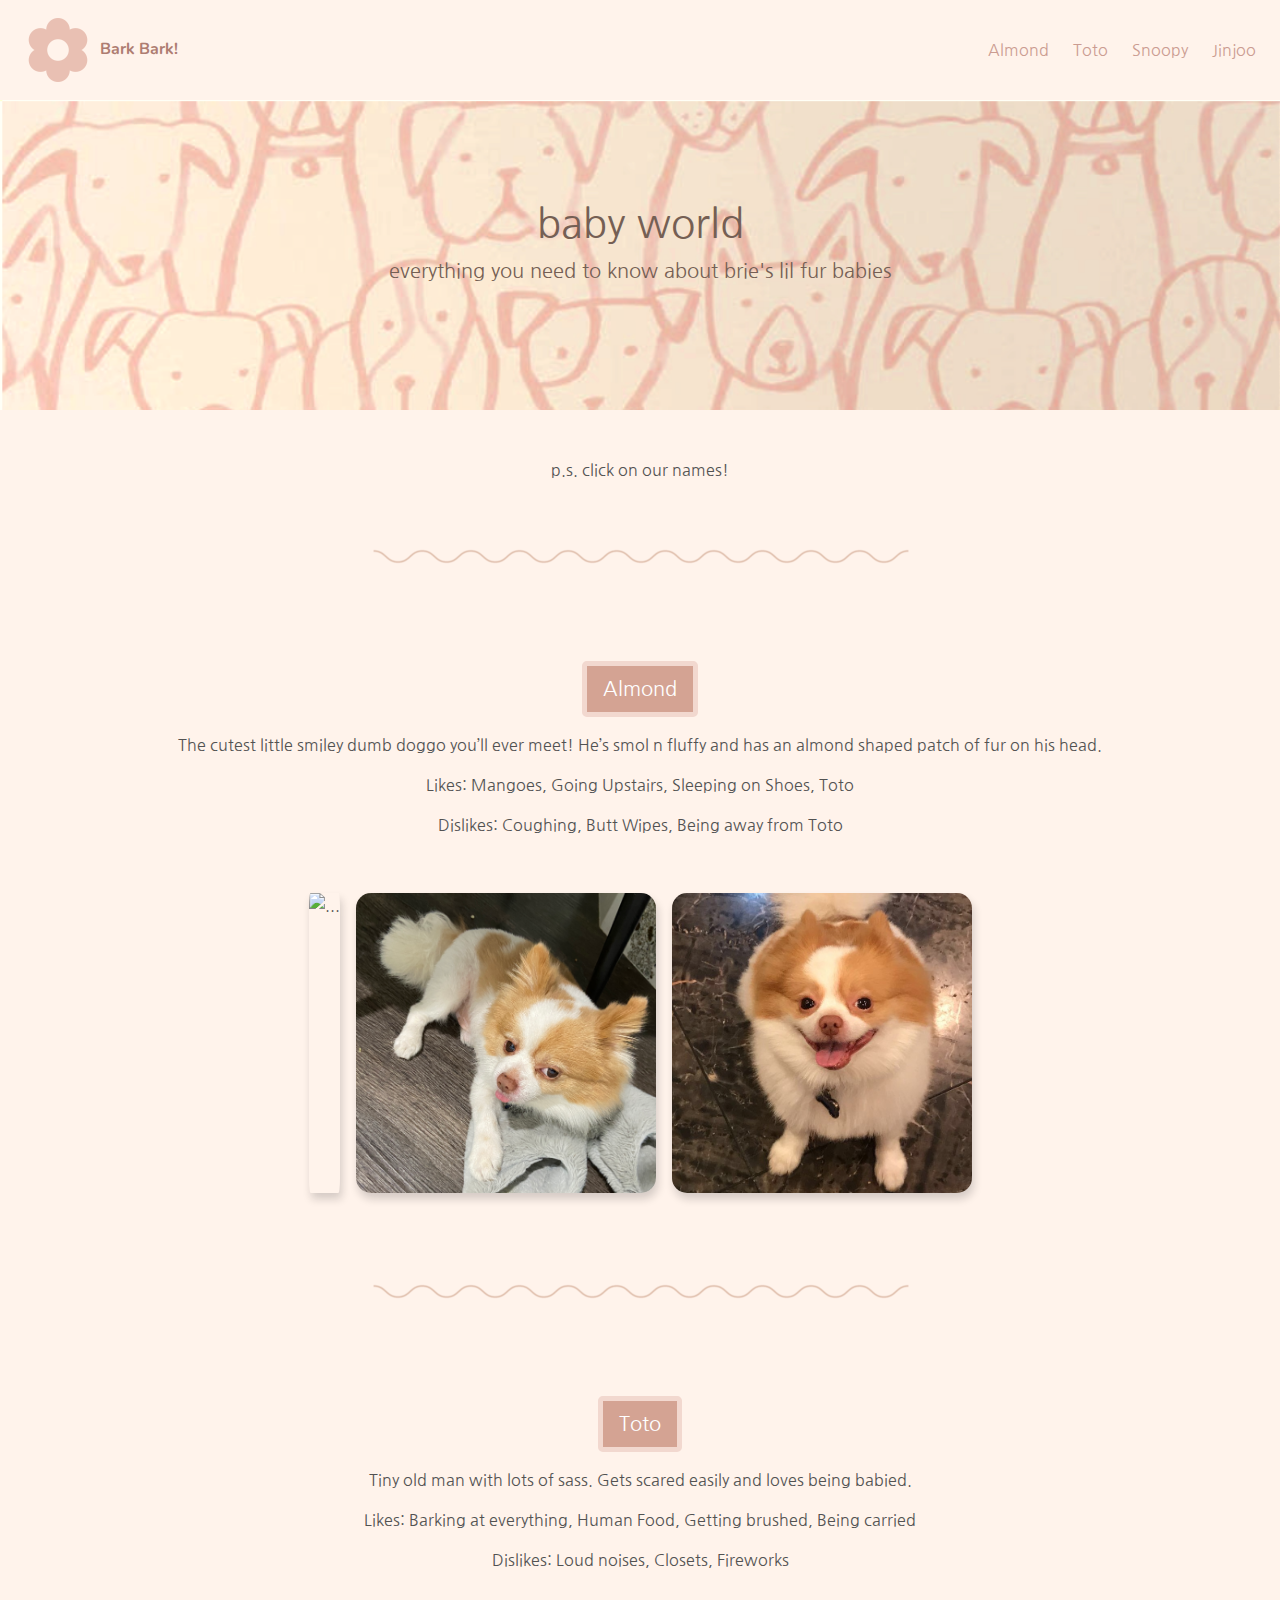
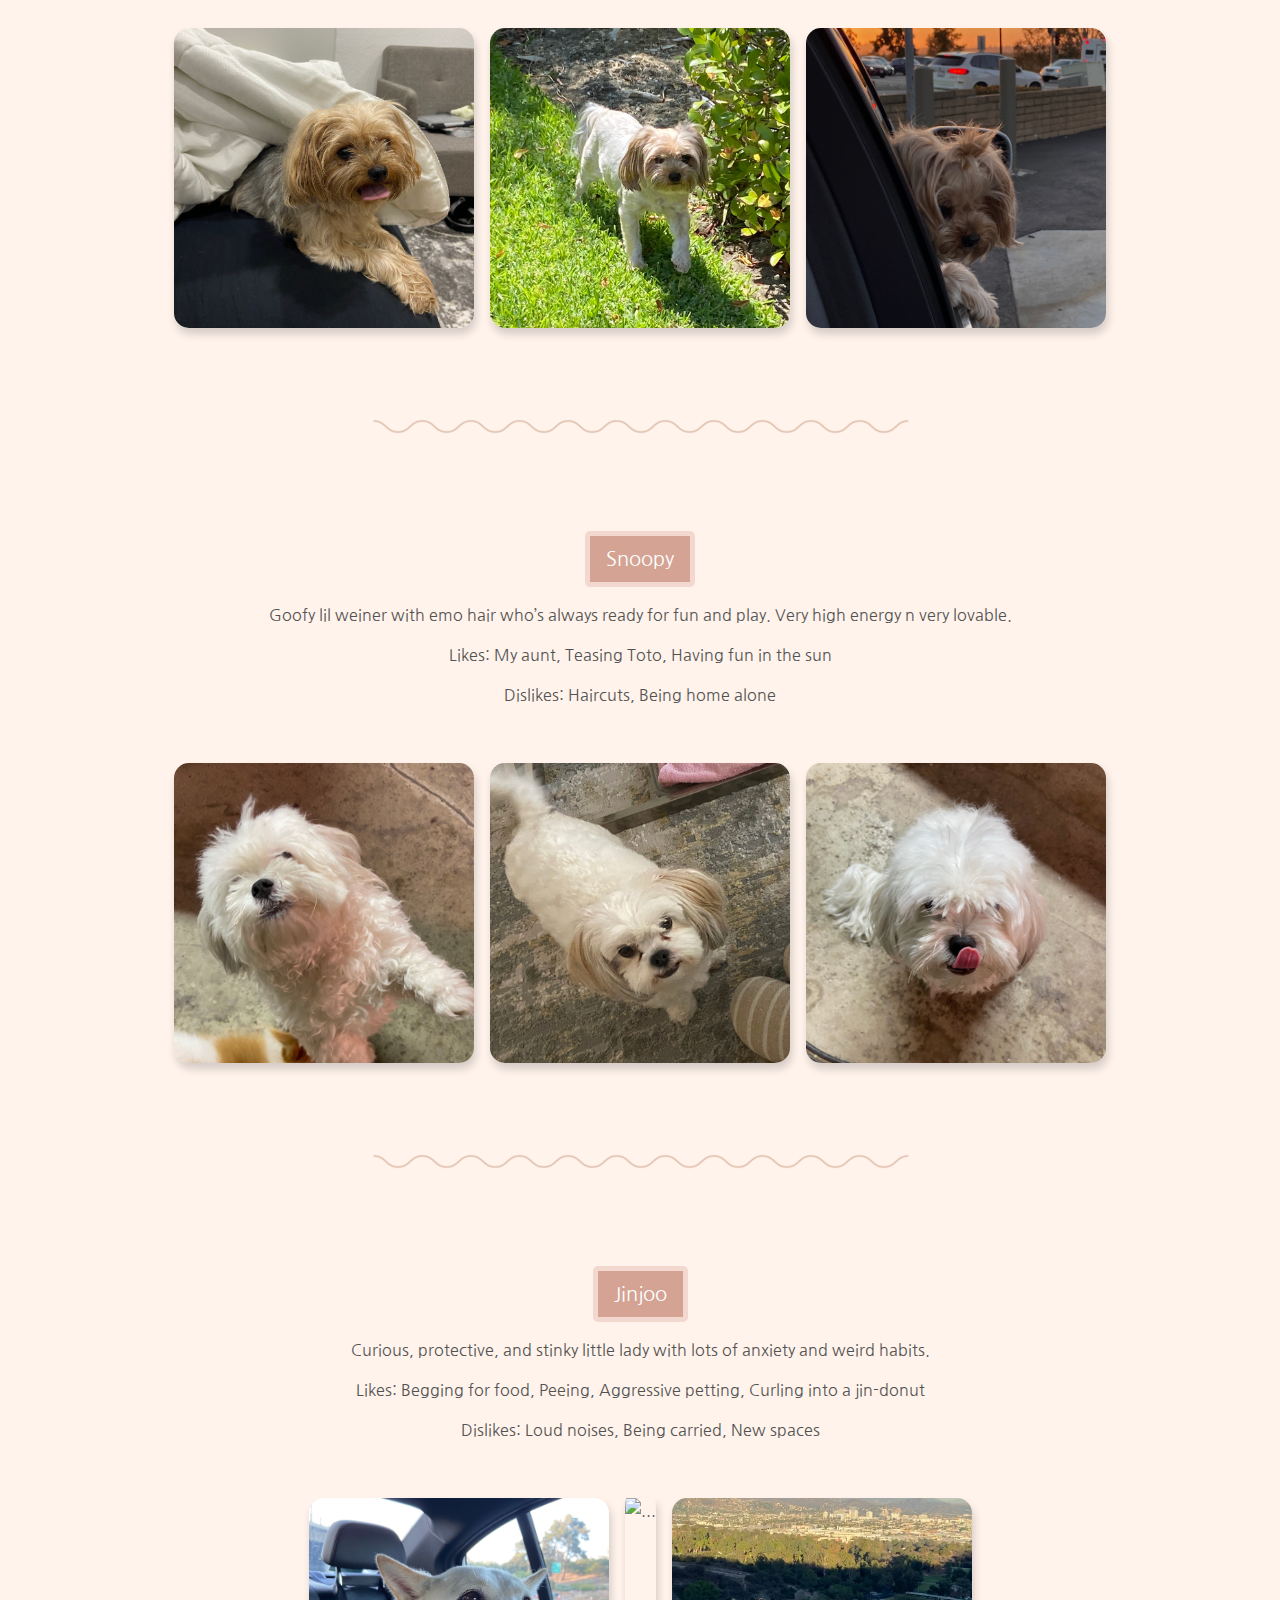
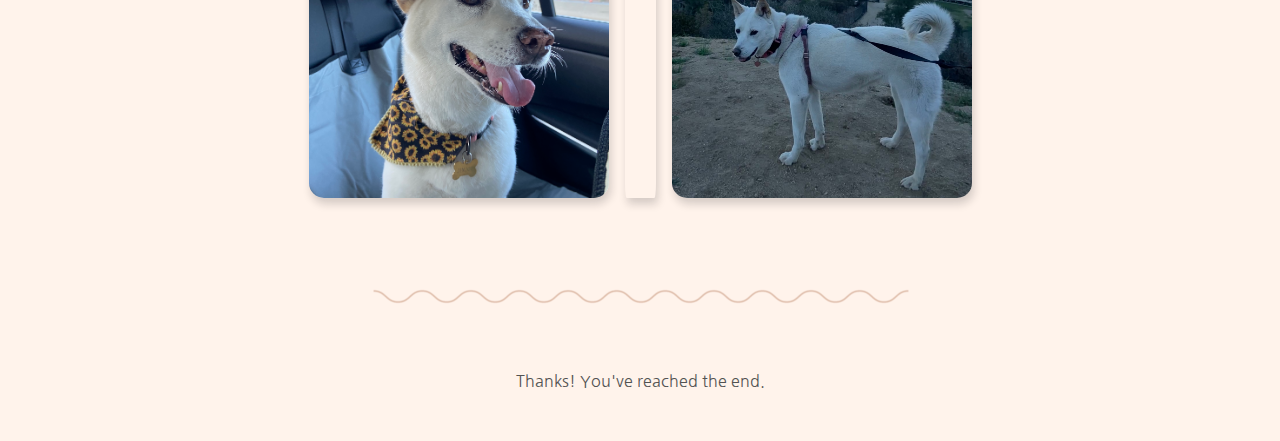
==== commit 259e8451: "jpg to JPG" ====
--- a/index.html
+++ b/index.html
@@ -34,7 +34,7 @@
 
 <body>
 	<header>
-		<nav class="navbar navbar-expand-lg navbar-light ">
+		<nav class="navbar navbar-expand-lg navbar-light">
 			<a class="logo-" href="#">
 				<img class="logo" src="./images/66771.png">Bark Bark!
 			</a>
@@ -87,9 +87,9 @@
 			<p>Dislikes: Coughing, Butt Wipes, Being away from Toto</p>
 		</div>
 		<div class="test d-flex justify-content-center">
-			<img src="../images/a1.jpg" class=" " alt="...">
-			<img src="../images/a5.jpg" class=" " alt="...">
-			<img src="../images/a8.jpg" class=" " alt="...">
+			<img src="../images/a1.JPG" class=" " alt="...">
+			<img src="../images/a5.JPG" class=" " alt="...">
+			<img src="../images/a8.JPG" class=" " alt="...">
 		</div>
 	</section>
 
@@ -107,9 +107,9 @@
 			<p>Dislikes: Loud noises, Closets, Fireworks</p>
 		</div>
 		<div class="test d-flex justify-content-center">
-			<img src="../images/t1.jpg" class=" " alt="...">
-			<img src="../images/t5.jpg" class=" " alt="...">
-			<img src="../images/t3.jpg" class=" " alt="...">
+			<img src="../images/t1.JPG" class=" " alt="...">
+			<img src="../images/t5.JPG" class=" " alt="...">
+			<img src="../images/t3.JPG" class=" " alt="...">
 		</div>
 	</section>
 
@@ -128,9 +128,9 @@
 			<p>Dislikes: Haircuts, Being home alone</p>
 		</div>
 		<div class="test d-flex justify-content-center">
-			<img src="../images/s2.jpg" class=" " alt="...">
-			<img src="../images/s1.jpg" class=" " alt="...">
-			<img src="../images/s4.jpg" class=" " alt="...">
+			<img src="../images/s2.JPG" class=" " alt="...">
+			<img src="../images/s1.JPG" class=" " alt="...">
+			<img src="../images/s4.JPG" class=" " alt="...">
 		</div>
 	</section>
 
@@ -149,9 +149,9 @@
 			<p>Dislikes: Loud noises, Being carried, New spaces</p>
 		</div>
 		<div class="test d-flex justify-content-center">
-			<img src="../images/jj1.jpg" class=" " alt="...">
-			<img src="../images/jj3.jpg" class=" " alt="...">
-			<img src="../images/jj6.jpg" class=" " alt="...">
+			<img src="../images/jj1.JPG" class=" " alt="...">
+			<img src="../images/jj3.JPG" class=" " alt="...">
+			<img src="../images/jj6.JPG" class=" " alt="...">
 		</div>
 	</section>
 
--- a/css/styles.css
+++ b/css/styles.css
@@ -64,6 +64,7 @@
     font-style: italic;
     text-decoration: underline;
 }
+
 
 
 /* Hero */
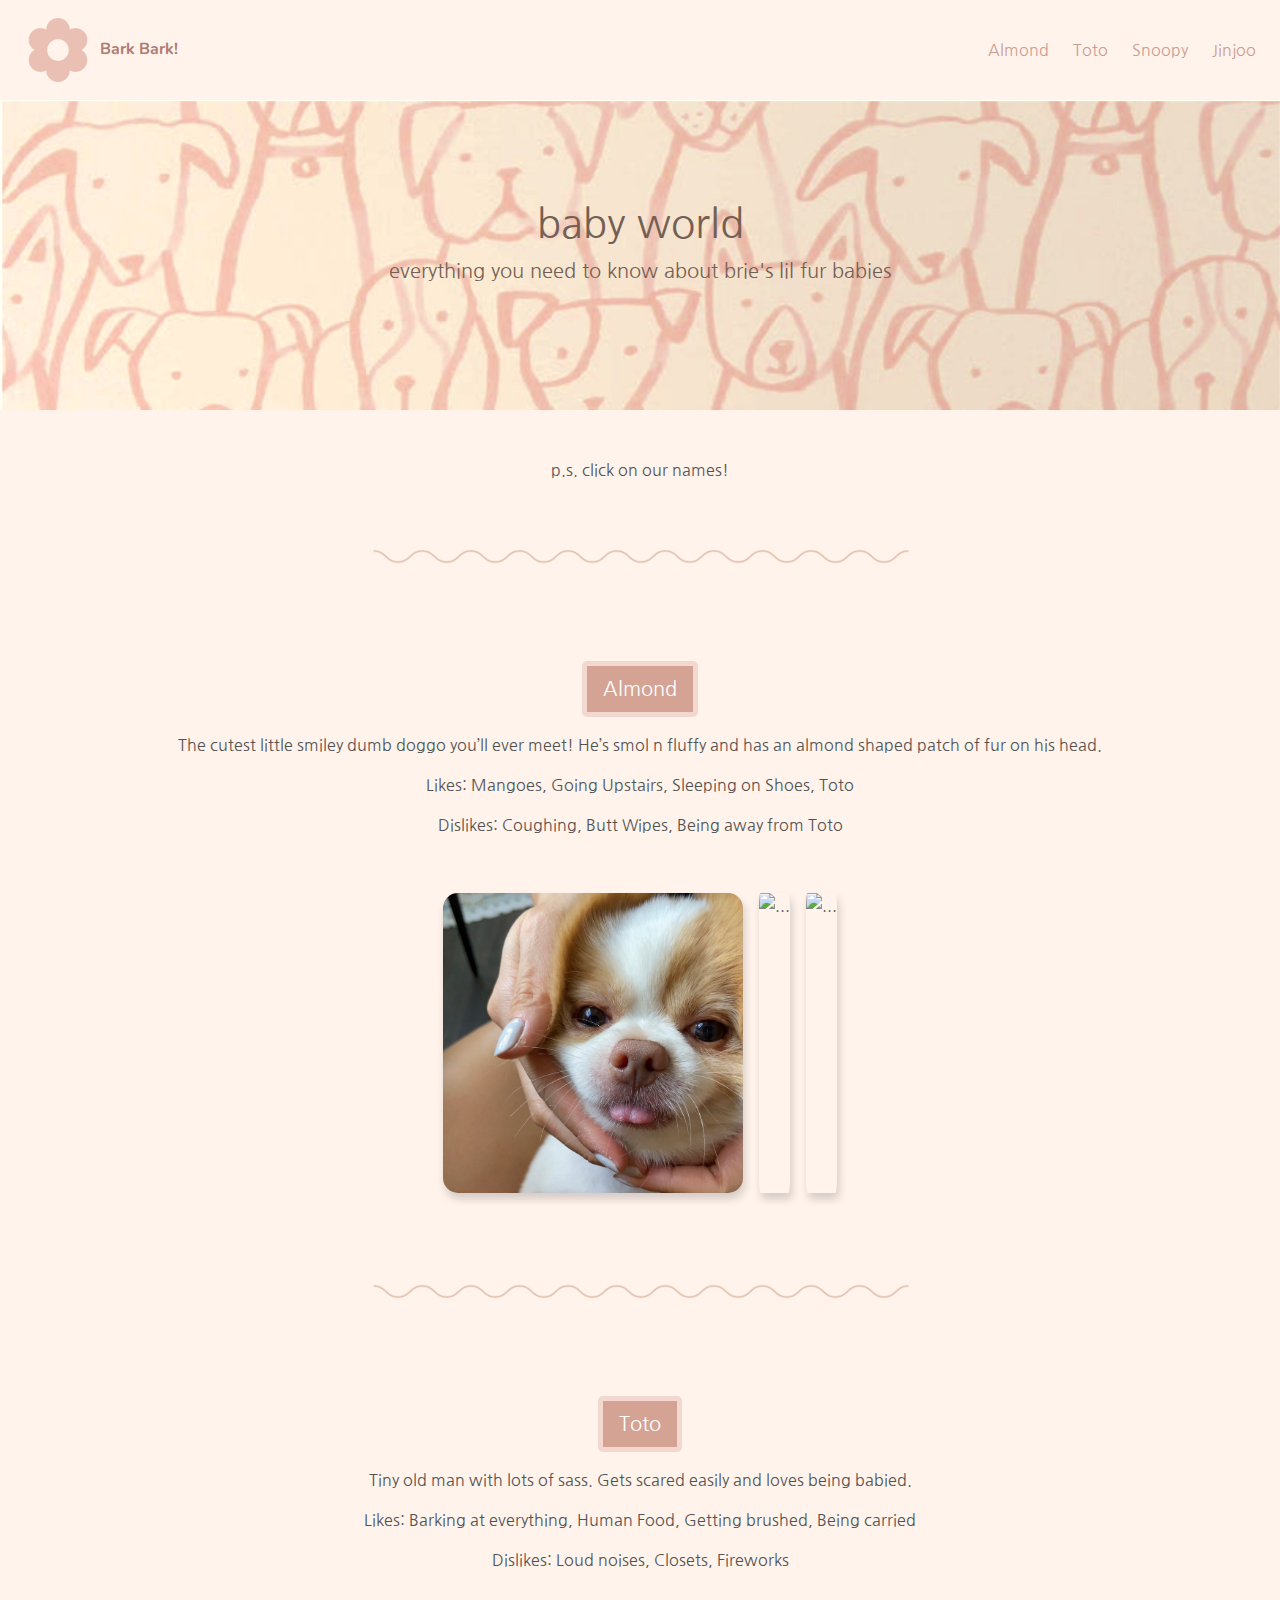
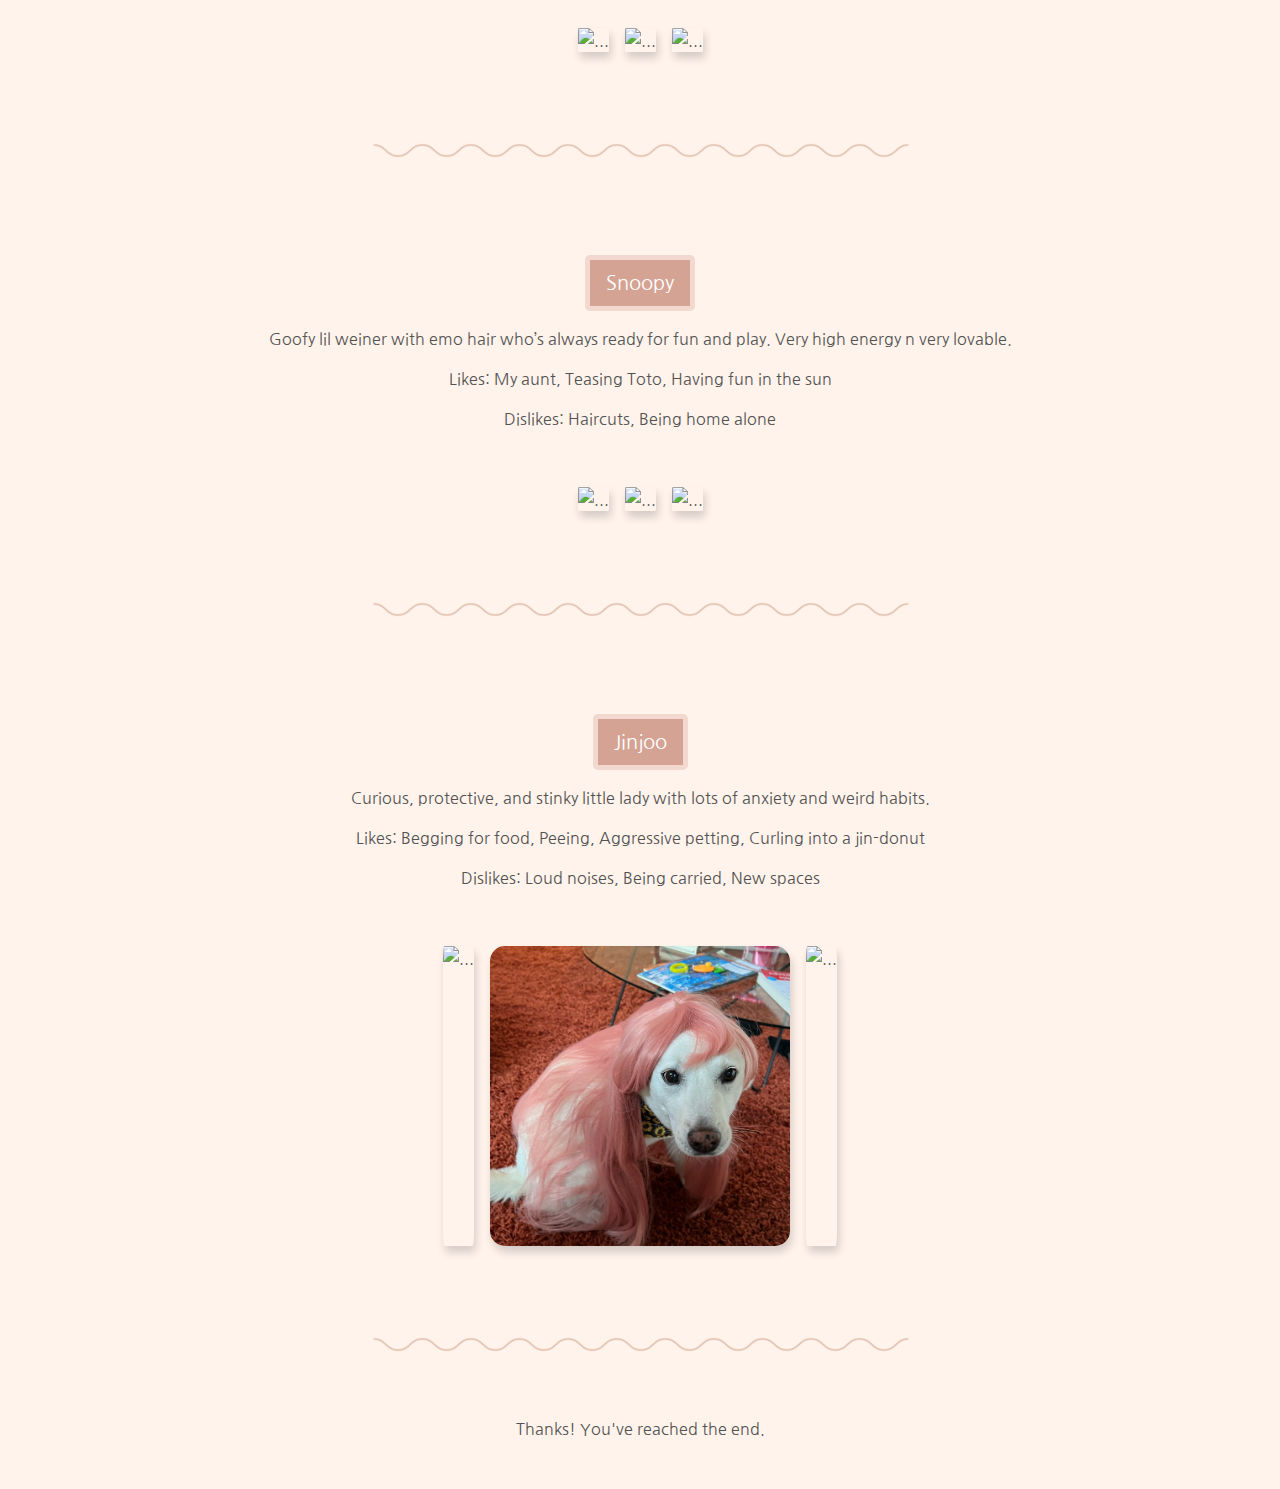
==== commit 058e36d0: "jpg" ====
--- a/index.html
+++ b/index.html
@@ -75,7 +75,7 @@
 
 	<!-- SQUIG BREAK -->
 	<div id="almonds" class="squig">
-		<img src="../images/liney.png" alt="">
+		<img src="./images/liney.png" alt="">
 	</div>
 
 	<!-- ALMOND -->
@@ -87,15 +87,15 @@
 			<p>Dislikes: Coughing, Butt Wipes, Being away from Toto</p>
 		</div>
 		<div class="test d-flex justify-content-center">
-			<img src="../images/a1.JPG" class=" " alt="...">
-			<img src="../images/a5.JPG" class=" " alt="...">
-			<img src="../images/a8.JPG" class=" " alt="...">
+			<img src="./images/a1.jpg" class=" " alt="...">
+			<img src="./images/a5.jpg" class=" " alt="...">
+			<img src="./images/a8.jpg" class=" " alt="...">
 		</div>
 	</section>
 
 	<!-- SQUIG BREAK -->
 	<div id="totos" class="squig">
-		<img src="../images/liney.png" alt="">
+		<img src="./images/liney.png" alt="">
 	</div>
 
 	<!-- TOTO -->
@@ -107,16 +107,16 @@
 			<p>Dislikes: Loud noises, Closets, Fireworks</p>
 		</div>
 		<div class="test d-flex justify-content-center">
-			<img src="../images/t1.JPG" class=" " alt="...">
-			<img src="../images/t5.JPG" class=" " alt="...">
-			<img src="../images/t3.JPG" class=" " alt="...">
+			<img src="./images/t1.jpg" class=" " alt="...">
+			<img src="./images/t5.jpg" class=" " alt="...">
+			<img src="./images/t3.jpg" class=" " alt="...">
 		</div>
 	</section>
 
 
 	<!-- SQUIG BREAK -->
 	<div id="snoopys" class="squig">
-		<img src="../images/liney.png" alt="">
+		<img src="./images/liney.png" alt="">
 	</div>
 
 	<!-- SNOOPY -->
@@ -128,16 +128,16 @@
 			<p>Dislikes: Haircuts, Being home alone</p>
 		</div>
 		<div class="test d-flex justify-content-center">
-			<img src="../images/s2.JPG" class=" " alt="...">
-			<img src="../images/s1.JPG" class=" " alt="...">
-			<img src="../images/s4.JPG" class=" " alt="...">
+			<img src="./images/s2.jpg" class=" " alt="...">
+			<img src="./images/s1.jpg" class=" " alt="...">
+			<img src="./images/s4.jpg" class=" " alt="...">
 		</div>
 	</section>
 
 
 	<!-- SQUIG BREAK -->
 	<div id="jinjoos" class="squig">
-		<img src="../images/liney.png" alt="">
+		<img src="./images/liney.png" alt="">
 	</div>
 
 	<!-- JINJOO -->
@@ -149,15 +149,15 @@
 			<p>Dislikes: Loud noises, Being carried, New spaces</p>
 		</div>
 		<div class="test d-flex justify-content-center">
-			<img src="../images/jj1.JPG" class=" " alt="...">
-			<img src="../images/jj3.JPG" class=" " alt="...">
-			<img src="../images/jj6.JPG" class=" " alt="...">
+			<img src="./images/jj1.jpg" class=" " alt="...">
+			<img src="./images/jj3.jpg" class=" " alt="...">
+			<img src="./images/jj6.jpg" class=" " alt="...">
 		</div>
 	</section>
 
 	<!-- SQUIG BREAK -->
 	<div class="squig">
-		<img src="../images/liney.png" alt="">
+		<img src="./images/liney.png" alt="">
 	</div>
 
 	<!-- END -->
--- a/css/styles.css
+++ b/css/styles.css
@@ -130,7 +130,7 @@
         box-shadow: none;
     }
     .btn:hover{
-        border-color: ##efc1b7;
+        border-color: #efc1b7;
         color: white;
     }
 
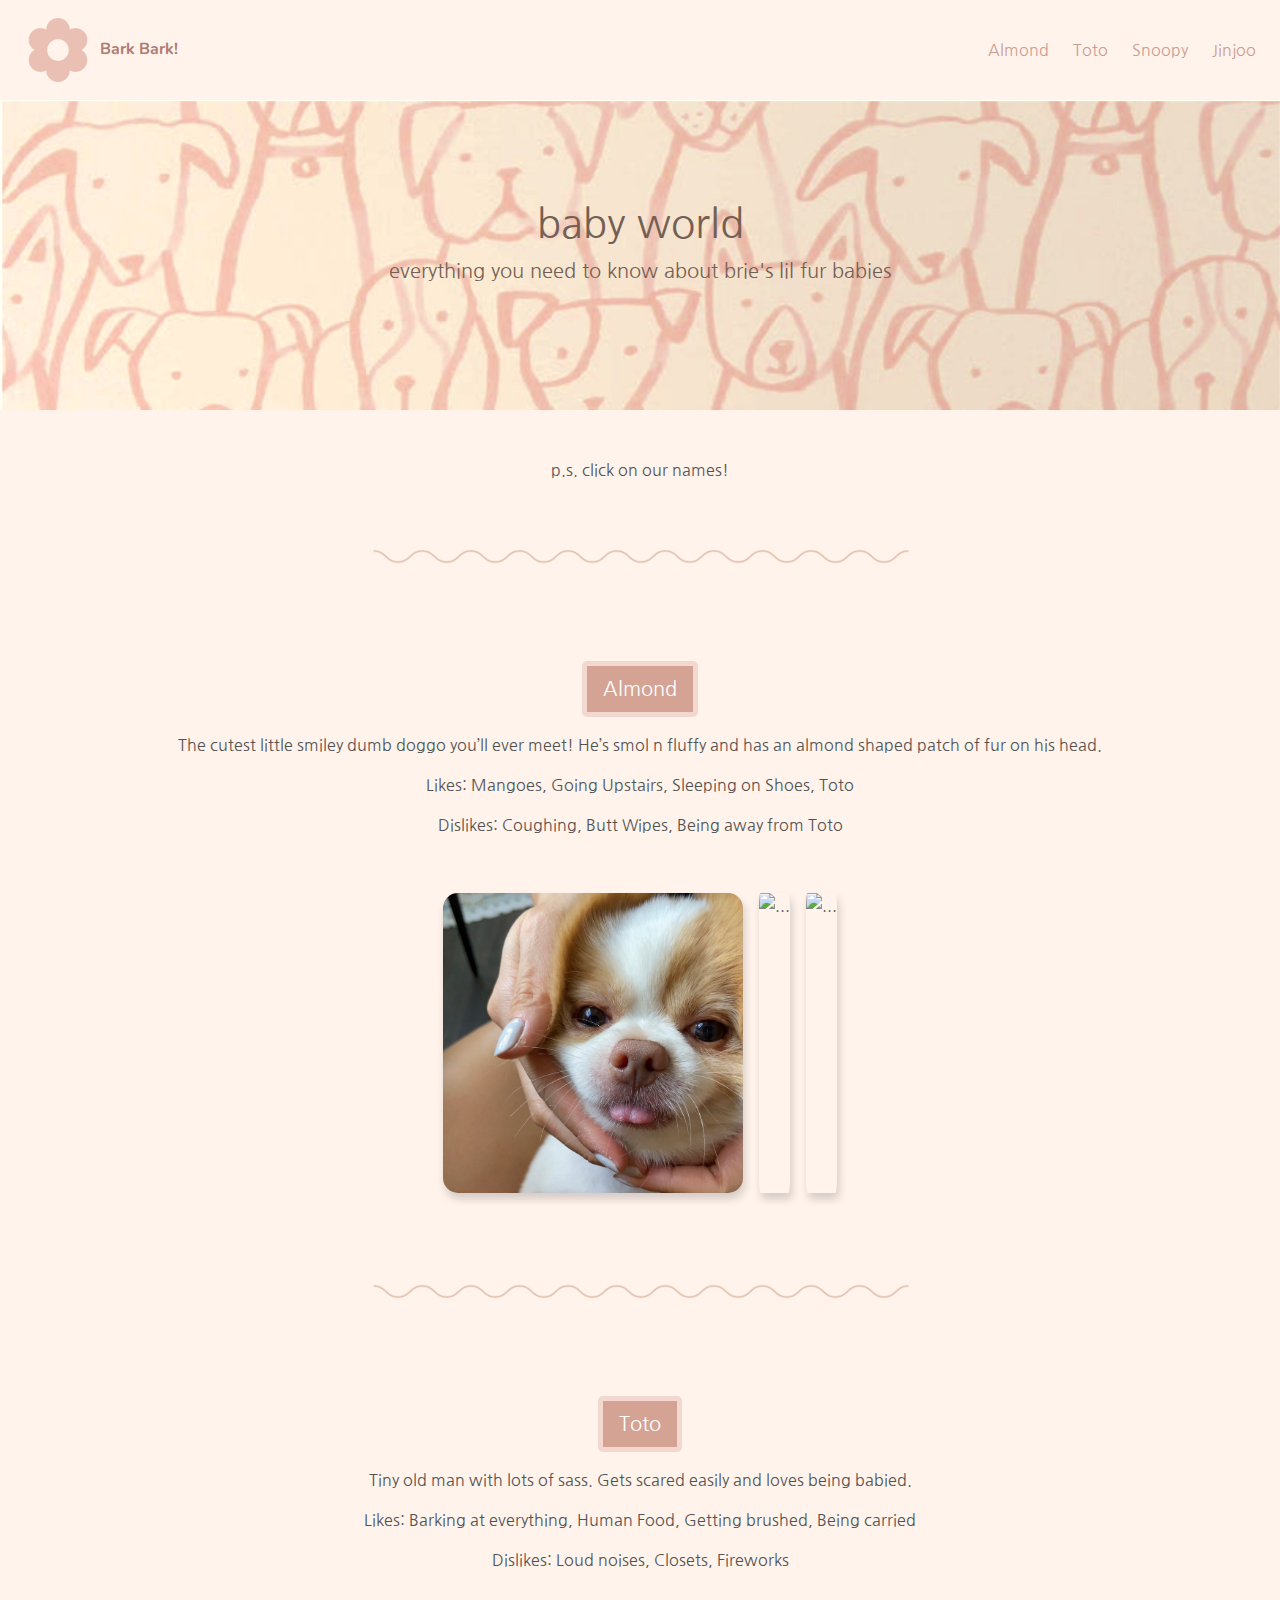
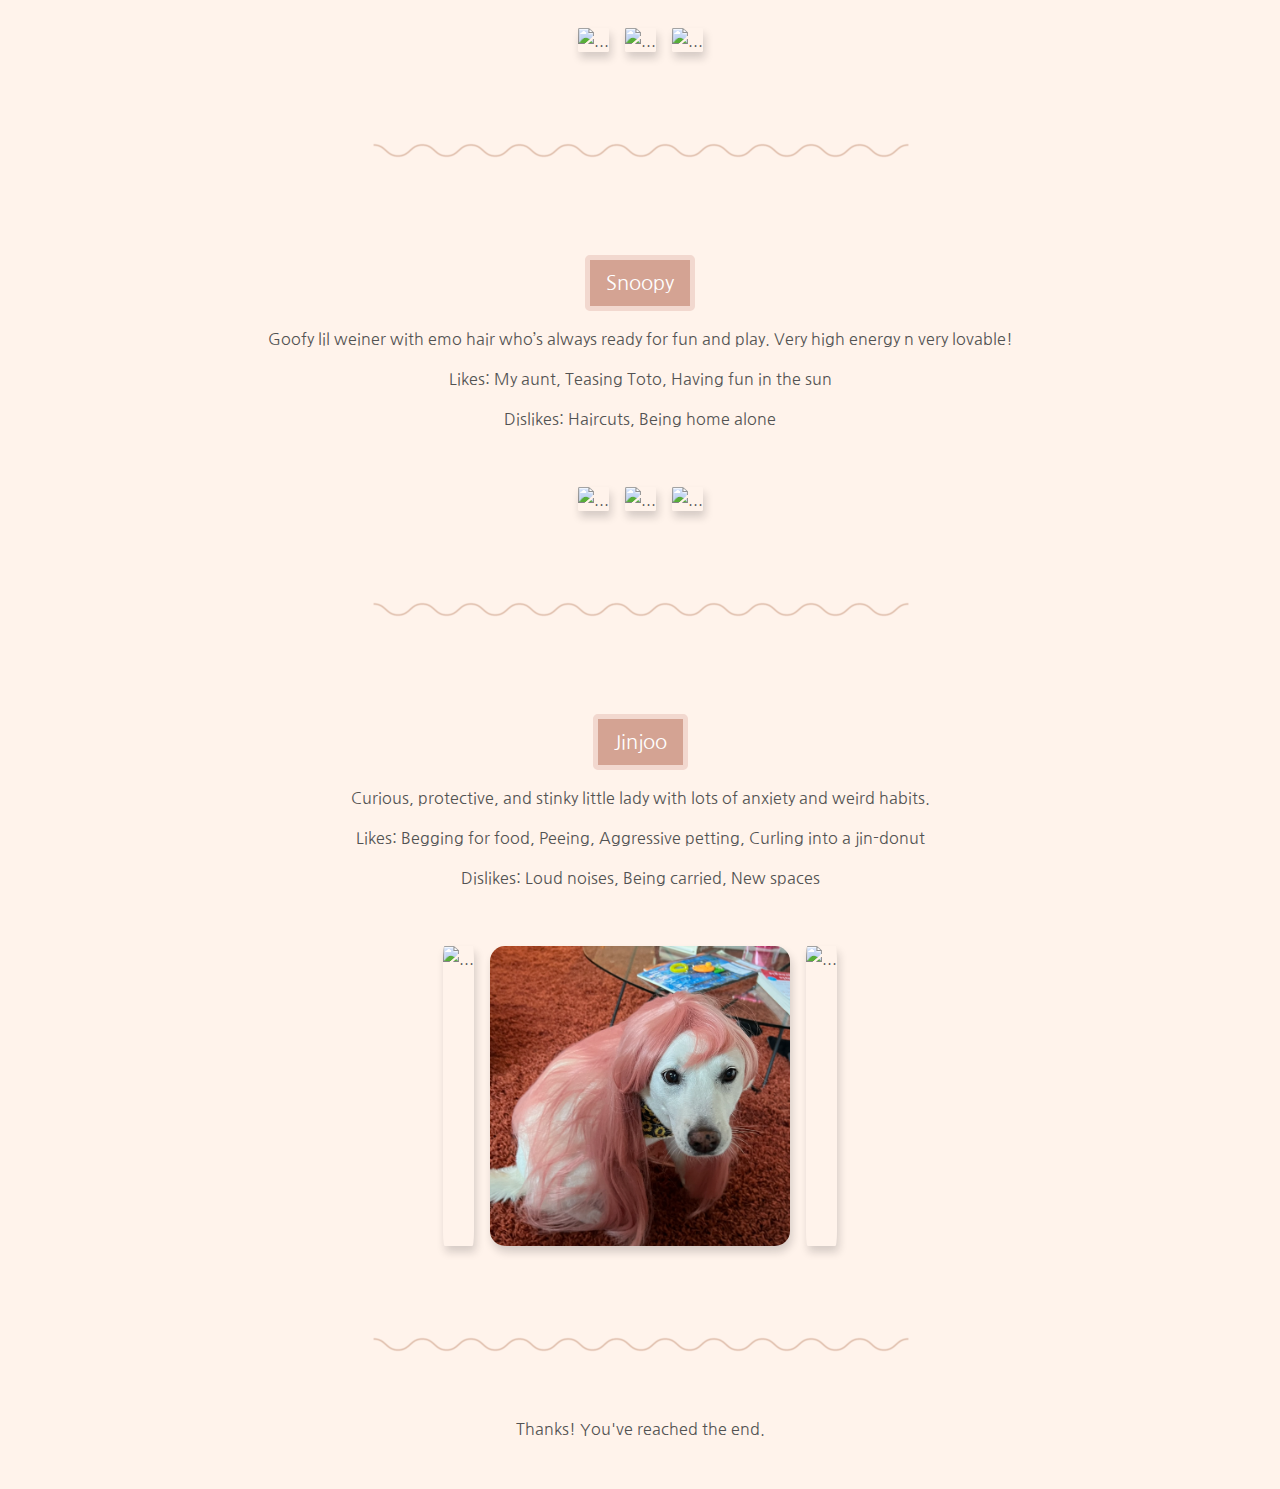
==== commit 48de0ddc: "!" ====
--- a/index.html
+++ b/index.html
@@ -123,7 +123,7 @@
 	<section class="pb-3 pl-1 pr-1 w-100 almond">
 		<div class="texts">
 			<button type="button" class="ppvr btn btn-lg" data-toggle="popover"  data-content="weeee">Snoopy</button>
-			<p>Goofy lil weiner with emo hair who’s always ready for fun and play. Very high energy n very lovable.</p>
+			<p>Goofy lil weiner with emo hair who’s always ready for fun and play. Very high energy n very lovable!</p>
 			<p>Likes: My aunt, Teasing Toto, Having fun in the sun</p>
 			<p>Dislikes: Haircuts, Being home alone</p>
 		</div>
